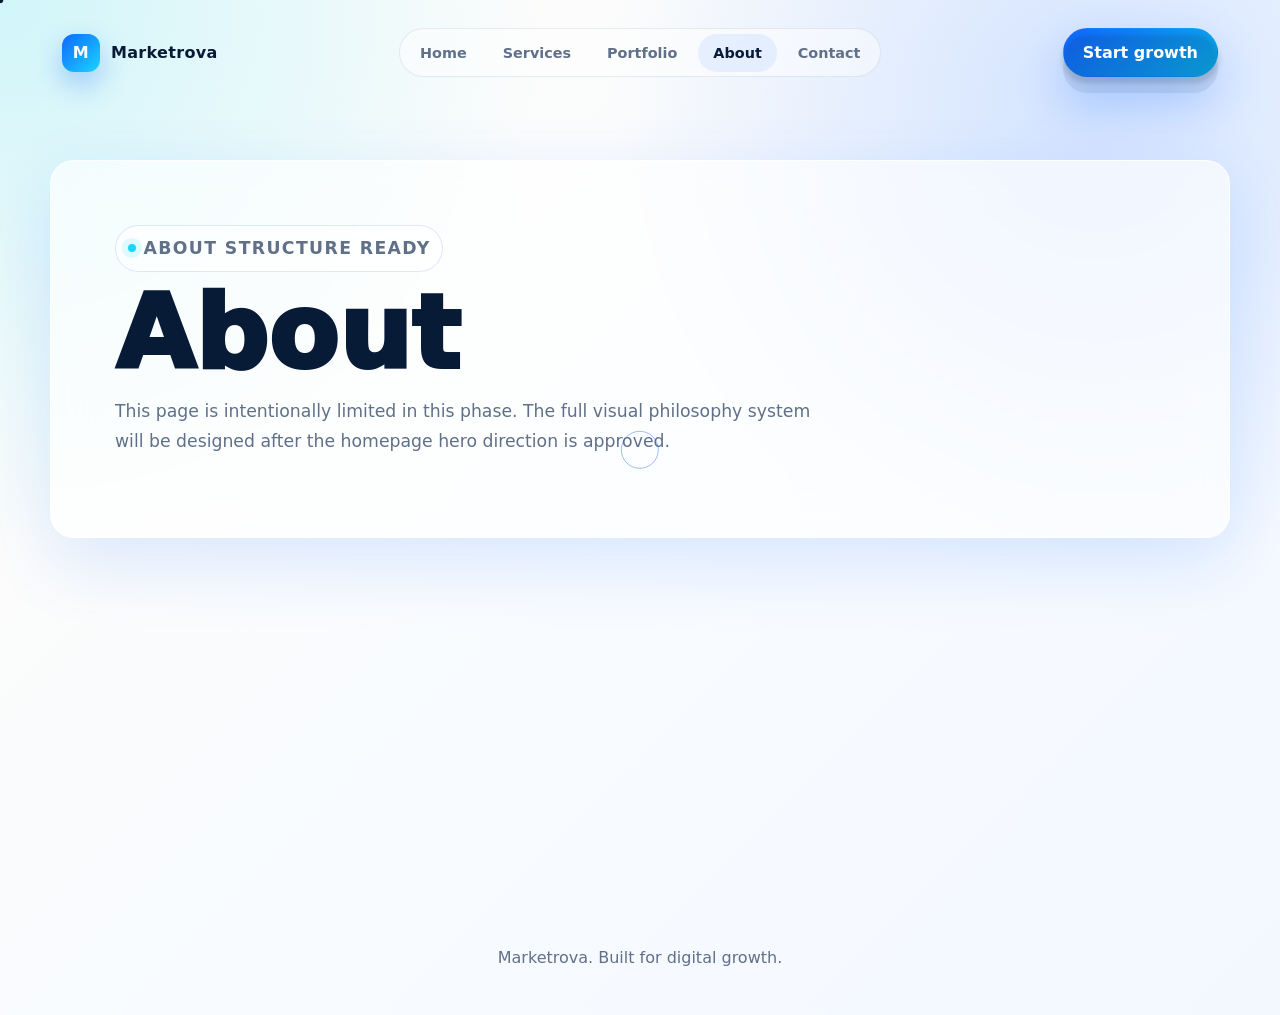
==== about.html @ 9e1f2214 "Build Marketrova website first design version" ====
<!DOCTYPE html>
<html lang="en">
<head>
  <meta charset="UTF-8">
  <meta name="viewport" content="width=device-width, initial-scale=1.0">
  <title>About | Marketrova</title>
  <meta name="description" content="About Marketrova page structure prepared for a future visual story about digital growth thinking and working philosophy.">
  <link rel="canonical" href="https://marketrova.in/about.html">
  <meta property="og:title" content="About | Marketrova">
  <meta property="og:description" content="Marketrova's future about page will explain the studio's digital growth philosophy and process.">
  <meta property="og:type" content="website">
  <meta property="og:url" content="https://marketrova.in/about.html">
  <meta property="og:site_name" content="Marketrova">
  <meta name="theme-color" content="#f8fbff">
  <link rel="icon" href="assets/icons/favicon.svg" type="image/svg+xml">
  <link rel="stylesheet" href="assets/css/styles.css">
</head>
<body>
  <a class="skip-link" href="#main">Skip to content</a>
  <div class="site-loader" data-loader aria-hidden="true"><div class="loader-mark"><strong class="loader-brand">MARKETROVA</strong><div class="loader-line"></div><p class="loader-copy">BUILDING THE EXPERIENCE...</p></div></div>
  <header class="site-header" data-header>
    <div class="nav-shell">
      <a class="brand" href="index.html" aria-label="Marketrova home"><span class="brand-mark">M</span><span class="brand-text">Marketrova</span></a>
      <nav class="desktop-nav" aria-label="Primary navigation">
        <a class="nav-link" href="index.html">Home</a><a class="nav-link" href="services.html">Services</a><a class="nav-link" href="portfolio.html">Portfolio</a><a class="nav-link is-active" href="about.html">About</a><a class="nav-link" href="contact.html">Contact</a>
      </nav>
      <div class="nav-actions"><a class="btn btn-primary desktop-cta" href="contact.html" data-magnetic>Start growth</a><button class="menu-toggle" type="button" aria-label="Open menu" aria-expanded="false" data-menu-toggle><span></span><span></span><span></span></button></div>
    </div>
  </header>
  <div class="mobile-menu" data-mobile-menu aria-hidden="true"><nav aria-label="Mobile navigation"><a href="index.html">Home</a><a href="services.html">Services</a><a href="portfolio.html">Portfolio</a><a href="about.html">About</a><a href="contact.html">Contact</a></nav><a class="btn btn-primary mobile-cta" href="contact.html" data-magnetic>Start growth</a></div>
  <main id="main" class="page-placeholder section">
    <div class="placeholder-panel" data-animate>
      <p class="eyebrow">About structure ready</p>
      <h1>About</h1>
      <p>This page is intentionally limited in this phase. The full visual philosophy system will be designed after the homepage hero direction is approved.</p>
    </div>
  </main>
  <footer class="site-footer"><p>Marketrova. Built for digital growth.</p></footer>
  <div class="cursor" data-cursor></div><div class="cursor-follower" data-cursor-follower></div><div class="cursor-label" data-cursor-label>VIEW</div>
  <script src="assets/js/data.js"></script><script src="assets/js/interactions.js"></script><script src="assets/js/main.js"></script>
</body>
</html>
---- assets/css/styles.css ----
:root {
  --bg: #f8fbff;
  --bg-warm: #fffdf8;
  --surface: rgba(255, 255, 255, 0.72);
  --surface-strong: rgba(255, 255, 255, 0.92);
  --navy: #071b36;
  --muted: #607089;
  --line: rgba(8, 44, 86, 0.12);
  --blue: #1167ff;
  --cyan: #18d6ff;
  --sky: #eaf6ff;
  --focus: #004cff;
  --shadow: 0 24px 70px rgba(17, 103, 255, 0.14);
  --shadow-strong: 0 30px 90px rgba(7, 27, 54, 0.16);
  --radius: 8px;
  --max: 1180px;
  --ease: cubic-bezier(0.2, 0.8, 0.2, 1);
}

* {
  box-sizing: border-box;
}

html {
  scroll-behavior: smooth;
}

body {
  margin: 0;
  min-height: 100vh;
  font-family: Inter, ui-sans-serif, system-ui, -apple-system, BlinkMacSystemFont, "Segoe UI", sans-serif;
  color: var(--navy);
  background:
    radial-gradient(circle at top left, rgba(24, 214, 255, 0.2), transparent 34rem),
    radial-gradient(circle at 85% 10%, rgba(17, 103, 255, 0.16), transparent 30rem),
    linear-gradient(135deg, var(--bg-warm), var(--bg) 52%, #f3f8ff);
  overflow-x: hidden;
}

body.is-loading {
  overflow: hidden;
}

body.menu-open {
  overflow: hidden;
}

body.cursor-ready {
  cursor: none;
}

a {
  color: inherit;
  text-decoration: none;
}

button,
input,
textarea,
select {
  font: inherit;
}

button {
  color: inherit;
}

:focus-visible {
  outline: 3px solid rgba(0, 76, 255, 0.45);
  outline-offset: 4px;
}

.skip-link {
  position: fixed;
  left: 1rem;
  top: 1rem;
  z-index: 1000;
  transform: translateY(-160%);
  padding: 0.7rem 1rem;
  border-radius: var(--radius);
  background: var(--navy);
  color: #fff;
  transition: transform 180ms var(--ease);
}

.skip-link:focus {
  transform: translateY(0);
}

.site-loader {
  position: fixed;
  inset: 0;
  z-index: 900;
  display: grid;
  place-items: center;
  background: radial-gradient(circle at 50% 30%, #ffffff, #eef7ff 70%);
  transition: opacity 420ms var(--ease), visibility 420ms var(--ease);
}

.site-loader.is-hidden {
  opacity: 0;
  visibility: hidden;
  pointer-events: none;
}

.loader-mark {
  display: grid;
  gap: 0.7rem;
  text-align: center;
  letter-spacing: 0.18em;
}

.loader-brand {
  font-size: clamp(1.2rem, 4vw, 2.2rem);
  font-weight: 900;
}

.loader-line {
  height: 2px;
  width: 14rem;
  overflow: hidden;
  border-radius: 999px;
  background: rgba(17, 103, 255, 0.12);
}

.loader-line::before {
  content: "";
  display: block;
  height: 100%;
  width: 55%;
  border-radius: inherit;
  background: linear-gradient(90deg, var(--blue), var(--cyan));
  animation: loaderSlide 1.05s var(--ease) infinite;
}

.loader-copy {
  margin: 0;
  color: var(--muted);
  font-size: 0.72rem;
  font-weight: 800;
}

.site-header {
  position: fixed;
  top: 0;
  left: 0;
  right: 0;
  z-index: 500;
  padding: 1rem clamp(1rem, 3vw, 2.5rem);
  transition: padding 260ms var(--ease), transform 260ms var(--ease);
}

.site-header.is-scrolled {
  padding-top: 0.65rem;
}

.nav-shell {
  max-width: var(--max);
  margin: 0 auto;
  display: grid;
  grid-template-columns: auto 1fr auto;
  align-items: center;
  gap: 1rem;
  padding: 0.7rem;
  border: 1px solid transparent;
  border-radius: 999px;
  transition: background 260ms var(--ease), border-color 260ms var(--ease), box-shadow 260ms var(--ease);
}

.site-header.is-scrolled .nav-shell {
  background: rgba(255, 255, 255, 0.72);
  border-color: rgba(255, 255, 255, 0.8);
  box-shadow: 0 16px 60px rgba(7, 27, 54, 0.12);
  backdrop-filter: blur(22px);
}

.brand {
  display: inline-flex;
  align-items: center;
  gap: 0.7rem;
  min-width: max-content;
  font-weight: 900;
  letter-spacing: 0.02em;
}

.brand-mark {
  width: 2.35rem;
  height: 2.35rem;
  display: grid;
  place-items: center;
  border-radius: 12px;
  color: #fff;
  background: linear-gradient(135deg, var(--blue), var(--cyan));
  box-shadow: 0 12px 28px rgba(17, 103, 255, 0.32);
}

.desktop-nav {
  justify-self: center;
  display: flex;
  align-items: center;
  gap: 0.35rem;
  padding: 0.28rem;
  border: 1px solid rgba(8, 44, 86, 0.09);
  border-radius: 999px;
  background: rgba(255, 255, 255, 0.48);
}

.nav-link {
  position: relative;
  padding: 0.68rem 0.95rem;
  border-radius: 999px;
  color: var(--muted);
  font-size: 0.9rem;
  font-weight: 800;
  transition: color 180ms var(--ease), background 180ms var(--ease);
}

.nav-link:hover,
.nav-link.is-active {
  color: var(--navy);
  background: rgba(17, 103, 255, 0.08);
}

.nav-actions {
  display: flex;
  justify-content: end;
  align-items: center;
  gap: 0.75rem;
}

.menu-toggle {
  display: none;
  width: 2.8rem;
  height: 2.8rem;
  border: 0;
  border-radius: 999px;
  background: rgba(7, 27, 54, 0.92);
  color: #fff;
}

.menu-toggle span {
  display: block;
  width: 1rem;
  height: 2px;
  margin: 0.23rem auto;
  border-radius: 999px;
  background: currentColor;
  transition: transform 220ms var(--ease), opacity 220ms var(--ease);
}

.menu-open .menu-toggle span:nth-child(1) {
  transform: translateY(5px) rotate(45deg);
}

.menu-open .menu-toggle span:nth-child(2) {
  opacity: 0;
}

.menu-open .menu-toggle span:nth-child(3) {
  transform: translateY(-5px) rotate(-45deg);
}

.btn {
  --mx: 0px;
  --my: 0px;
  position: relative;
  display: inline-flex;
  align-items: center;
  justify-content: center;
  gap: 0.55rem;
  min-height: 3rem;
  padding: 0.88rem 1.18rem;
  border: 1px solid transparent;
  border-radius: 999px;
  background: #fff;
  color: var(--navy);
  font-weight: 900;
  transform: translate3d(var(--mx), var(--my), 0);
  transition: transform 180ms var(--ease), box-shadow 180ms var(--ease), background 180ms var(--ease);
}

.btn-primary {
  color: #fff;
  background: linear-gradient(135deg, var(--blue), #0aaeea);
  box-shadow:
    0 16px 0 rgba(7, 27, 54, 0.08),
    0 24px 48px rgba(17, 103, 255, 0.28);
}

.btn-primary::after {
  content: "";
  position: absolute;
  inset: 0.34rem -0.12rem -0.44rem;
  z-index: -1;
  border-radius: inherit;
  background: rgba(7, 27, 54, 0.14);
  filter: blur(2px);
}

.btn-secondary {
  border-color: var(--line);
  background: rgba(255, 255, 255, 0.7);
  box-shadow: 0 14px 36px rgba(7, 27, 54, 0.08);
}

.btn:active {
  transform: translate3d(var(--mx), calc(var(--my) + 3px), 0) scale(0.98);
}

.mobile-menu {
  position: fixed;
  inset: 0;
  z-index: 420;
  display: grid;
  align-content: center;
  padding: 6rem clamp(1.2rem, 7vw, 4rem) 2rem;
  background:
    radial-gradient(circle at 20% 15%, rgba(24, 214, 255, 0.28), transparent 24rem),
    radial-gradient(circle at 85% 25%, rgba(17, 103, 255, 0.18), transparent 25rem),
    rgba(248, 251, 255, 0.96);
  backdrop-filter: blur(22px);
  transform: translateY(-100%);
  visibility: hidden;
  transition: transform 520ms var(--ease), visibility 520ms var(--ease);
}

.menu-open .mobile-menu {
  transform: translateY(0);
  visibility: visible;
}

.mobile-menu nav {
  display: grid;
  gap: 0.4rem;
}

.mobile-menu a {
  width: fit-content;
  font-size: clamp(2.4rem, 12vw, 6rem);
  font-weight: 950;
  line-height: 0.95;
  color: var(--navy);
}

.mobile-menu .mobile-cta {
  margin-top: 2rem;
}

.page-shell {
  min-height: 100vh;
}

.section {
  width: min(var(--max), calc(100% - 2rem));
  margin: 0 auto;
}

.hero {
  position: relative;
  min-height: 100vh;
  display: grid;
  align-items: center;
  padding: 8rem 0 4rem;
  overflow: hidden;
}

.hero::before {
  content: "";
  position: absolute;
  inset: 5rem 0 auto 50%;
  width: min(44rem, 80vw);
  height: min(44rem, 80vw);
  border-radius: 50%;
  background: radial-gradient(circle, rgba(24, 214, 255, 0.24), rgba(17, 103, 255, 0.08) 42%, transparent 68%);
  transform: translateX(-16%);
  pointer-events: none;
}

.hero-grid {
  position: relative;
  display: grid;
  grid-template-columns: minmax(0, 0.95fr) minmax(22rem, 1.05fr);
  align-items: center;
  gap: clamp(2rem, 5vw, 5rem);
}

.eyebrow {
  display: inline-flex;
  align-items: center;
  gap: 0.5rem;
  margin: 0 0 1rem;
  padding: 0.48rem 0.72rem;
  border: 1px solid rgba(17, 103, 255, 0.14);
  border-radius: 999px;
  background: rgba(255, 255, 255, 0.62);
  color: #18508f;
  font-size: 0.78rem;
  font-weight: 900;
  letter-spacing: 0.08em;
  text-transform: uppercase;
}

.eyebrow::before {
  content: "";
  width: 0.5rem;
  height: 0.5rem;
  border-radius: 50%;
  background: var(--cyan);
  box-shadow: 0 0 0 6px rgba(24, 214, 255, 0.13);
}

.hero-title {
  max-width: 11ch;
  margin: 0;
  font-size: clamp(3.1rem, 8.4vw, 7.8rem);
  line-height: 0.88;
  letter-spacing: 0;
  font-weight: 950;
}

.word-reveal {
  display: inline-block;
  overflow: hidden;
  vertical-align: top;
}

.word-reveal span {
  display: inline-block;
  transform: translateY(105%) rotate(2deg);
  animation: wordIn 780ms var(--ease) forwards;
  animation-delay: var(--delay, 0ms);
}

.text-accent {
  color: var(--blue);
}

.hero-copy {
  max-width: 38rem;
  margin: 1.3rem 0 0;
  color: var(--muted);
  font-size: clamp(1.02rem, 2vw, 1.22rem);
  line-height: 1.7;
}

.hero-actions {
  display: flex;
  flex-wrap: wrap;
  align-items: center;
  gap: 0.85rem;
  margin-top: 2rem;
}

.hero-proof {
  display: flex;
  flex-wrap: wrap;
  gap: 0.8rem;
  margin-top: 2rem;
}

.proof-pill {
  padding: 0.7rem 0.85rem;
  border: 1px solid var(--line);
  border-radius: 999px;
  background: rgba(255, 255, 255, 0.58);
  color: #31506f;
  font-size: 0.83rem;
  font-weight: 850;
}

.growth-stage {
  position: relative;
  min-height: 34rem;
  perspective: 1200px;
  transform-style: preserve-3d;
}

.growth-system {
  position: absolute;
  inset: 5% 0 0;
  transform-style: preserve-3d;
  transform: rotateX(var(--rx, 0deg)) rotateY(var(--ry, 0deg));
  transition: transform 300ms var(--ease);
}

.orbit-ring {
  position: absolute;
  left: 50%;
  top: 50%;
  border: 1px solid rgba(17, 103, 255, 0.17);
  border-radius: 50%;
  transform-style: preserve-3d;
  translate: -50% -50%;
}

.ring-one {
  width: 27rem;
  height: 27rem;
  transform: rotateX(68deg) rotateZ(8deg);
}

.ring-two {
  width: 20rem;
  height: 20rem;
  transform: rotateX(58deg) rotateY(28deg) rotateZ(-18deg);
}

.ring-three {
  width: 14rem;
  height: 14rem;
  transform: rotateX(75deg) rotateY(-24deg);
}

.growth-core {
  position: absolute;
  left: 50%;
  top: 50%;
  width: 10.5rem;
  height: 10.5rem;
  display: grid;
  place-items: center;
  border: 1px solid rgba(255, 255, 255, 0.72);
  border-radius: 28px;
  background:
    linear-gradient(145deg, rgba(255, 255, 255, 0.98), rgba(232, 248, 255, 0.86)),
    radial-gradient(circle at 30% 20%, rgba(24, 214, 255, 0.45), transparent 52%);
  box-shadow: var(--shadow-strong);
  transform: translate3d(-50%, -50%, 80px) rotateX(10deg) rotateY(-12deg);
}

.growth-core span {
  width: 4.5rem;
  height: 4.5rem;
  display: grid;
  place-items: center;
  border-radius: 22px;
  color: #fff;
  background: linear-gradient(135deg, var(--blue), var(--cyan));
  box-shadow: 0 18px 45px rgba(17, 103, 255, 0.35);
  font-size: 1.7rem;
  font-weight: 950;
}

.growth-node {
  --x: 0px;
  --y: 0px;
  --z: 40px;
  position: absolute;
  left: 50%;
  top: 50%;
  width: 8.8rem;
  min-height: 6.8rem;
  display: grid;
  align-content: space-between;
  gap: 0.8rem;
  padding: 1rem;
  border: 1px solid rgba(255, 255, 255, 0.78);
  border-radius: 18px;
  background: rgba(255, 255, 255, 0.68);
  box-shadow: 0 22px 54px rgba(7, 27, 54, 0.14);
  backdrop-filter: blur(16px);
  transform: translate3d(calc(-50% + var(--x)), calc(-50% + var(--y)), var(--z)) rotateX(8deg) rotateY(-10deg);
  animation: nodeFloat 5.8s var(--ease) infinite;
  animation-delay: var(--float-delay, 0s);
}

.growth-node strong {
  font-size: 0.94rem;
  line-height: 1.1;
}

.growth-node small {
  color: var(--muted);
  font-size: 0.72rem;
  font-weight: 800;
}

.node-dot {
  width: 1rem;
  height: 1rem;
  border-radius: 50%;
  background: linear-gradient(135deg, var(--blue), var(--cyan));
  box-shadow: 0 0 0 7px rgba(17, 103, 255, 0.09);
}

.node-website {
  --x: -11.5rem;
  --y: -11rem;
  --z: 90px;
}

.node-marketing {
  --x: 12.5rem;
  --y: -9.4rem;
  --z: 50px;
}

.node-content {
  --x: 13rem;
  --y: 9.6rem;
  --z: 110px;
}

.node-analytics {
  --x: -12rem;
  --y: 10.3rem;
  --z: 40px;
}

.node-growth {
  --x: 0.2rem;
  --y: -15.2rem;
  --z: 150px;
}

.node-creative {
  --x: 0;
  --y: 15rem;
  --z: 60px;
}

.system-beam {
  position: absolute;
  left: 50%;
  top: 50%;
  width: 1px;
  height: 14rem;
  background: linear-gradient(180deg, transparent, rgba(17, 103, 255, 0.28), transparent);
  transform-origin: top center;
  transform: translate3d(-50%, -50%, 25px) rotate(var(--angle));
}

.scroll-cue {
  position: absolute;
  left: 50%;
  bottom: 1.4rem;
  display: grid;
  gap: 0.45rem;
  justify-items: center;
  color: var(--muted);
  font-size: 0.72rem;
  font-weight: 900;
  letter-spacing: 0.12em;
  text-transform: uppercase;
  transform: translateX(-50%);
}

.scroll-cue::after {
  content: "";
  width: 1px;
  height: 2.5rem;
  background: linear-gradient(var(--blue), transparent);
  animation: scrollPulse 1.7s var(--ease) infinite;
}

.page-placeholder {
  min-height: 100vh;
  padding: 10rem 0 5rem;
}

.placeholder-panel {
  padding: clamp(1.4rem, 5vw, 4rem);
  border: 1px solid rgba(255, 255, 255, 0.8);
  border-radius: 24px;
  background: rgba(255, 255, 255, 0.64);
  box-shadow: var(--shadow);
  backdrop-filter: blur(18px);
}

.placeholder-panel h1 {
  max-width: 10ch;
  margin: 0 0 1rem;
  font-size: clamp(3rem, 8vw, 6.5rem);
  line-height: 0.9;
  font-weight: 950;
}

.placeholder-panel p {
  max-width: 44rem;
  color: var(--muted);
  font-size: 1.08rem;
  line-height: 1.7;
}

.site-footer {
  padding: 2rem 1rem;
  color: var(--muted);
  text-align: center;
}

.home-page {
  position: relative;
  overflow: hidden;
}

.hero-v2 {
  width: min(1260px, calc(100% - 2rem));
  min-height: 100vh;
  padding-top: 7rem;
}

.hero-v2::after {
  content: "";
  position: absolute;
  left: 8%;
  bottom: 4rem;
  width: 16rem;
  height: 16rem;
  border-radius: 50%;
  background: radial-gradient(circle, rgba(24, 214, 255, 0.14), transparent 68%);
  pointer-events: none;
}

.hero-grid-v2 {
  grid-template-columns: minmax(28rem, 0.92fr) minmax(32rem, 1.08fr);
  gap: clamp(2rem, 4vw, 4.5rem);
}

.hero-title-v2 {
  max-width: 12.8ch;
  font-size: clamp(3.6rem, 6.7vw, 7.2rem);
  line-height: 0.9;
}

.hero-copy-v2 {
  max-width: 42rem;
}

.hero-proof-v2 {
  max-width: 42rem;
}

.growth-engine-stage {
  position: relative;
  min-height: 41rem;
  perspective: 1400px;
  transform-style: preserve-3d;
  isolation: isolate;
}

.engine-glow {
  position: absolute;
  inset: 10% 4%;
  border-radius: 50%;
  background:
    radial-gradient(circle at 50% 45%, rgba(24, 214, 255, 0.32), transparent 38%),
    radial-gradient(circle at 54% 56%, rgba(17, 103, 255, 0.2), transparent 54%);
  filter: blur(8px);
  opacity: 0.9;
}

.growth-engine {
  position: absolute;
  inset: 0;
  transform-style: preserve-3d;
  transform: rotateX(var(--rx, 0deg)) rotateY(var(--ry, 0deg));
  transition: transform 300ms var(--ease);
}

.engine-orbit,
.engine-path {
  position: absolute;
  left: 50%;
  top: 50%;
  border-radius: 50%;
  transform-style: preserve-3d;
  translate: -50% -50%;
}

.engine-orbit {
  border: 1px solid rgba(17, 103, 255, 0.18);
  box-shadow: inset 0 0 26px rgba(24, 214, 255, 0.1);
}

.orbit-a {
  width: 34rem;
  height: 34rem;
  transform: rotateX(64deg) rotateZ(12deg);
}

.orbit-b {
  width: 25rem;
  height: 25rem;
  transform: rotateX(73deg) rotateY(30deg) rotateZ(-20deg);
}

.orbit-c {
  width: 17rem;
  height: 17rem;
  transform: rotateX(55deg) rotateY(-34deg);
}

.engine-path {
  width: 2px;
  height: 18rem;
  background: linear-gradient(180deg, transparent, rgba(17, 103, 255, 0.46), rgba(24, 214, 255, 0.58), transparent);
  transform-origin: top center;
  animation: energyPulse 3.8s var(--ease) infinite;
}

.path-a {
  transform: translate3d(-50%, -50%, 20px) rotate(32deg);
}

.path-b {
  transform: translate3d(-50%, -50%, 40px) rotate(96deg);
  animation-delay: -1s;
}

.path-c {
  transform: translate3d(-50%, -50%, 80px) rotate(148deg);
  animation-delay: -2s;
}

.engine-core {
  position: absolute;
  left: 50%;
  top: 50%;
  width: 12rem;
  height: 12rem;
  transform-style: preserve-3d;
  transform: translate3d(-50%, -50%, 130px) rotateX(12deg) rotateY(-18deg);
}

.core-face,
.core-depth {
  position: absolute;
  inset: 0;
  border-radius: 32px;
}

.core-face {
  z-index: 2;
  display: grid;
  place-items: center;
  color: #fff;
  background:
    linear-gradient(145deg, #1167ff, #18d6ff),
    radial-gradient(circle at 30% 20%, rgba(255, 255, 255, 0.6), transparent 42%);
  box-shadow:
    0 26px 70px rgba(17, 103, 255, 0.36),
    inset 0 1px 0 rgba(255, 255, 255, 0.5);
  font-size: 2rem;
  font-weight: 950;
}

.core-depth {
  background: #0b4bc4;
  transform: translate3d(18px, 22px, -55px);
  filter: blur(0.2px);
  opacity: 0.7;
}

.engine-module {
  position: absolute;
  left: 50%;
  top: 50%;
  min-width: 8.5rem;
  padding: 0.82rem 1rem;
  border: 1px solid rgba(255, 255, 255, 0.78);
  border-radius: 999px;
  background: rgba(255, 255, 255, 0.72);
  box-shadow: 0 22px 55px rgba(7, 27, 54, 0.13);
  backdrop-filter: blur(16px);
  color: #123a66;
  font-size: 0.84rem;
  font-weight: 950;
  text-align: center;
  transform: translate3d(calc(-50% + var(--x)), calc(-50% + var(--y)), var(--z)) rotateX(var(--tilt-x, 0deg)) rotateY(var(--tilt-y, 0deg));
  animation: engineFloat 6s var(--ease) infinite;
  animation-delay: var(--delay, 0s);
}

.module-website {
  --x: -16rem;
  --y: -10rem;
  --z: 120px;
  --tilt-y: 16deg;
  --delay: -0.4s;
}

.module-marketing {
  --x: 15rem;
  --y: -10.4rem;
  --z: 70px;
  --tilt-y: -13deg;
  --delay: -1.1s;
}

.module-content {
  --x: 17.2rem;
  --y: 4rem;
  --z: 150px;
  --tilt-y: -17deg;
  --delay: -1.8s;
}

.module-analytics {
  --x: -16.7rem;
  --y: 5rem;
  --z: 50px;
  --tilt-y: 14deg;
  --delay: -2.4s;
}

.module-creative {
  --x: -4rem;
  --y: 15.2rem;
  --z: 95px;
  --tilt-x: -10deg;
  --delay: -3.1s;
}

.module-tech {
  --x: 5.2rem;
  --y: -17rem;
  --z: 170px;
  --tilt-x: 12deg;
  --delay: -3.7s;
}

.module-growth {
  --x: 9.6rem;
  --y: 15rem;
  --z: 210px;
  --tilt-x: -8deg;
  --delay: -4.2s;
  color: #fff;
  background: linear-gradient(135deg, var(--blue), #0cbdea);
}

.capability-strip {
  position: relative;
  overflow: hidden;
  padding: 1.2rem 0;
  border-block: 1px solid rgba(8, 44, 86, 0.09);
  background: rgba(255, 255, 255, 0.5);
}

.capability-strip::before,
.capability-strip::after {
  content: "";
  position: absolute;
  top: 0;
  bottom: 0;
  z-index: 2;
  width: 18vw;
  pointer-events: none;
}

.capability-strip::before {
  left: 0;
  background: linear-gradient(90deg, var(--bg), transparent);
}

.capability-strip::after {
  right: 0;
  background: linear-gradient(270deg, var(--bg), transparent);
}

.strip-track {
  display: flex;
  width: max-content;
  gap: 1rem;
  animation: stripMove 30s linear infinite;
}

.capability-strip:hover .strip-track {
  animation-play-state: paused;
}

.strip-track span {
  padding: 0.72rem 1rem;
  border: 1px solid rgba(17, 103, 255, 0.12);
  border-radius: 999px;
  background: rgba(255, 255, 255, 0.72);
  color: #234a74;
  font-size: 0.86rem;
  font-weight: 900;
}

.section-kicker {
  display: inline-flex;
  margin-bottom: 0.9rem;
  color: var(--blue);
  font-size: 0.78rem;
  font-weight: 950;
  letter-spacing: 0.1em;
  text-transform: uppercase;
}

.section-heading {
  max-width: 760px;
  margin-bottom: clamp(2rem, 5vw, 4rem);
}

.section-heading h2,
.story-copy h2,
.system-sticky-copy h2,
.why-panel h2,
.testimonial-card h2,
.final-cta h2 {
  margin: 0;
  font-size: clamp(2.35rem, 5.3vw, 5.5rem);
  line-height: 0.95;
  font-weight: 950;
}

.section-heading p,
.story-copy p,
.system-sticky-copy p,
.final-cta p {
  max-width: 46rem;
  color: var(--muted);
  font-size: 1.06rem;
  line-height: 1.75;
}

.story-section,
.services-preview,
.work-preview,
.process-section,
.why-section,
.proof-section,
.testimonial-section,
.final-cta {
  padding: clamp(5rem, 10vw, 8rem) 0;
}

.story-grid {
  display: grid;
  grid-template-columns: minmax(0, 0.86fr) minmax(28rem, 1.14fr);
  align-items: center;
  gap: clamp(2rem, 6vw, 5rem);
}

.connection-board {
  position: relative;
  min-height: 34rem;
  border: 1px solid rgba(255, 255, 255, 0.76);
  border-radius: 32px;
  background:
    linear-gradient(140deg, rgba(255, 255, 255, 0.74), rgba(232, 247, 255, 0.54)),
    radial-gradient(circle at 50% 50%, rgba(17, 103, 255, 0.14), transparent 50%);
  box-shadow: var(--shadow);
  overflow: hidden;
}

.connection-board::before,
.connection-board::after {
  content: "";
  position: absolute;
  inset: 22% 15%;
  border: 1px dashed rgba(17, 103, 255, 0.22);
  border-radius: 50%;
  transform: rotate(-8deg);
}

.connection-board::after {
  inset: 32% 26%;
  border-style: solid;
  opacity: 0.7;
  transform: rotate(18deg);
}

.broken-cluster,
.connected-cluster {
  position: absolute;
  inset: 0;
}

.broken-cluster span,
.connected-cluster span,
.connector-core {
  position: absolute;
  display: grid;
  place-items: center;
  border-radius: 18px;
  font-weight: 950;
  box-shadow: 0 18px 45px rgba(7, 27, 54, 0.1);
}

.broken-cluster span {
  width: 8.5rem;
  height: 4.6rem;
  border: 1px solid rgba(8, 44, 86, 0.12);
  background: rgba(255, 255, 255, 0.62);
  color: #42617e;
}

.broken-cluster span:nth-child(1) {
  left: 9%;
  top: 14%;
  transform: rotate(-8deg);
}

.broken-cluster span:nth-child(2) {
  right: 8%;
  top: 16%;
  transform: rotate(7deg);
}

.broken-cluster span:nth-child(3) {
  left: 12%;
  bottom: 14%;
  transform: rotate(5deg);
}

.broken-cluster span:nth-child(4) {
  right: 11%;
  bottom: 12%;
  transform: rotate(-6deg);
}

.connector-core {
  left: 50%;
  top: 50%;
  width: 10rem;
  height: 10rem;
  color: #fff;
  background: linear-gradient(135deg, var(--blue), var(--cyan));
  transform: translate(-50%, -50%);
  z-index: 2;
}

.connected-cluster span {
  width: 7.2rem;
  height: 3rem;
  background: rgba(255, 255, 255, 0.82);
  color: #123a66;
  border: 1px solid rgba(24, 214, 255, 0.24);
  animation: connectedPulse 4s var(--ease) infinite;
}

.connected-cluster span:nth-child(1) {
  left: 42%;
  top: 11%;
}

.connected-cluster span:nth-child(2) {
  right: 13%;
  top: 46%;
  animation-delay: -1s;
}

.connected-cluster span:nth-child(3) {
  left: 41%;
  bottom: 10%;
  animation-delay: -2s;
}

.connected-cluster span:nth-child(4) {
  left: 12%;
  top: 45%;
  animation-delay: -3s;
}

.service-constellation {
  display: grid;
  grid-template-columns: 1.15fr 0.85fr 0.85fr;
  gap: 1rem;
  perspective: 1200px;
}

.service-tile {
  position: relative;
  min-height: 15rem;
  display: grid;
  align-content: end;
  padding: 1.25rem;
  border: 1px solid rgba(255, 255, 255, 0.78);
  border-radius: 24px;
  background:
    linear-gradient(145deg, rgba(255, 255, 255, 0.84), rgba(235, 248, 255, 0.72)),
    radial-gradient(circle at 20% 16%, rgba(24, 214, 255, 0.18), transparent 42%);
  box-shadow: 0 26px 70px rgba(7, 27, 54, 0.1);
  transform-style: preserve-3d;
  transition: transform 260ms var(--ease), box-shadow 260ms var(--ease);
  overflow: hidden;
}

.service-tile::before {
  content: "";
  position: absolute;
  right: -3rem;
  top: -3rem;
  width: 10rem;
  height: 10rem;
  border-radius: 30px;
  background: linear-gradient(135deg, rgba(17, 103, 255, 0.16), rgba(24, 214, 255, 0.22));
  transform: rotate(22deg) translateZ(30px);
}

.service-tile:hover {
  transform: rotateX(8deg) rotateY(-8deg) translateY(-8px);
  box-shadow: 0 34px 90px rgba(17, 103, 255, 0.17);
}

.service-tile span {
  color: var(--blue);
  font-size: 0.82rem;
  font-weight: 950;
}

.service-tile h3 {
  max-width: 14rem;
  margin: 0.5rem 0 0.55rem;
  font-size: 1.45rem;
  line-height: 1;
}

.service-tile p {
  margin: 0;
  color: var(--muted);
  line-height: 1.55;
}

.service-tile-large {
  grid-row: span 2;
  min-height: 31rem;
}

.service-tile-wide {
  grid-column: span 2;
}

.section-cta {
  margin-top: 2rem;
}

.system-section {
  padding: clamp(5rem, 10vw, 8rem) 0;
  background:
    radial-gradient(circle at 20% 20%, rgba(24, 214, 255, 0.16), transparent 34rem),
    linear-gradient(135deg, rgba(6, 24, 49, 0.96), rgba(10, 40, 80, 0.92));
  color: #fff;
}

.system-shell {
  display: grid;
  grid-template-columns: minmax(18rem, 0.82fr) minmax(18rem, 0.72fr) minmax(25rem, 1fr);
  gap: clamp(1.5rem, 4vw, 3rem);
  align-items: center;
}

.system-section .section-kicker,
.system-sticky-copy p {
  color: #aeeeff;
}

.system-steps {
  display: grid;
  gap: 0.85rem;
}

.system-step {
  padding: 1rem;
  border: 1px solid rgba(255, 255, 255, 0.12);
  border-radius: 18px;
  background: rgba(255, 255, 255, 0.08);
  transition: transform 260ms var(--ease), background 260ms var(--ease), border-color 260ms var(--ease);
}

.system-step.is-active,
.system-step:hover {
  transform: translateX(10px);
  border-color: rgba(24, 214, 255, 0.38);
  background: rgba(24, 214, 255, 0.14);
}

.system-step span {
  color: var(--cyan);
  font-weight: 950;
}

.system-step h3 {
  margin: 0.45rem 0 0;
  font-size: 1rem;
}

.system-visual {
  position: relative;
  min-height: 32rem;
  perspective: 1200px;
}

.system-ring {
  position: absolute;
  inset: 11%;
  border: 1px solid rgba(24, 214, 255, 0.28);
  border-radius: 50%;
  transform: rotateX(66deg) rotateZ(15deg);
  box-shadow: 0 0 80px rgba(24, 214, 255, 0.16);
}

.system-center {
  position: absolute;
  left: 50%;
  top: 50%;
  width: 10rem;
  height: 10rem;
  display: grid;
  place-items: center;
  border-radius: 30px;
  background: linear-gradient(135deg, var(--blue), var(--cyan));
  font-weight: 950;
  box-shadow: 0 28px 80px rgba(24, 214, 255, 0.26);
  transform: translate(-50%, -50%) rotateX(12deg) rotateY(-16deg);
}

.system-dot {
  position: absolute;
  min-width: 7rem;
  padding: 0.75rem 0.9rem;
  border: 1px solid rgba(255, 255, 255, 0.16);
  border-radius: 999px;
  background: rgba(255, 255, 255, 0.1);
  color: #dff9ff;
  font-weight: 900;
  text-align: center;
  transition: transform 260ms var(--ease), background 260ms var(--ease), color 260ms var(--ease);
}

.system-visual[data-active-module="strategy"] .dot-strategy,
.system-visual[data-active-module="build"] .dot-build,
.system-visual[data-active-module="measure"] .dot-measure,
.system-visual[data-active-module="scale"] .dot-scale {
  color: #071b36;
  background: #aeeeff;
  transform: translateY(-8px);
}

.dot-strategy {
  left: 5%;
  top: 24%;
}

.dot-build {
  right: 4%;
  top: 22%;
}

.dot-measure {
  left: 8%;
  bottom: 18%;
}

.dot-scale {
  right: 9%;
  bottom: 16%;
}

.project-stack {
  display: grid;
  gap: 1.2rem;
}

.project-frame {
  display: grid;
  grid-template-columns: minmax(0, 1.2fr) minmax(18rem, 0.8fr);
  gap: 1.2rem;
  align-items: stretch;
  padding: 1rem;
  border: 1px solid rgba(255, 255, 255, 0.78);
  border-radius: 28px;
  background: rgba(255, 255, 255, 0.66);
  box-shadow: var(--shadow);
  transform: perspective(1200px) rotateY(-4deg);
  transition: transform 280ms var(--ease), box-shadow 280ms var(--ease);
}

.project-frame:hover {
  transform: perspective(1200px) rotateY(0deg) translateY(-8px);
  box-shadow: 0 34px 90px rgba(17, 103, 255, 0.16);
}

.project-frame-offset {
  transform: perspective(1200px) rotateY(4deg);
}

.project-media {
  min-height: 20rem;
  display: grid;
  place-items: center;
  border-radius: 22px;
  background:
    linear-gradient(135deg, rgba(17, 103, 255, 0.13), rgba(24, 214, 255, 0.22)),
    repeating-linear-gradient(90deg, rgba(7, 27, 54, 0.08) 0 1px, transparent 1px 42px);
  color: #31506f;
  font-weight: 950;
}

.project-info {
  align-self: center;
  padding: 1rem;
}

.project-info span {
  color: var(--blue);
  font-weight: 950;
}

.project-info h3 {
  margin: 0.6rem 0;
  font-size: clamp(2rem, 4vw, 3.2rem);
  line-height: 0.95;
}

.project-info p {
  color: var(--muted);
  line-height: 1.7;
}

.process-path {
  position: relative;
  display: grid;
  grid-template-columns: repeat(6, 1fr);
  gap: 0.75rem;
  padding: 0;
  margin: 0;
  list-style: none;
}

.process-path::before {
  content: "";
  position: absolute;
  left: 5%;
  right: 5%;
  top: 50%;
  height: 2px;
  background: linear-gradient(90deg, var(--blue), var(--cyan));
}

.process-path li {
  position: relative;
  min-height: 12rem;
  display: grid;
  align-content: center;
  justify-items: center;
  gap: 0.5rem;
  border: 1px solid rgba(255, 255, 255, 0.78);
  border-radius: 22px;
  background: rgba(255, 255, 255, 0.7);
  box-shadow: 0 18px 45px rgba(7, 27, 54, 0.08);
  transform: translateY(var(--step-y, 0));
}

.process-path li:nth-child(even) {
  --step-y: 2rem;
}

.process-path span {
  color: var(--blue);
  font-size: 0.82rem;
  font-weight: 950;
}

.process-path strong {
  font-size: 1.05rem;
}

.why-panel {
  display: grid;
  grid-template-columns: minmax(0, 0.8fr) minmax(0, 1.2fr);
  gap: clamp(2rem, 6vw, 5rem);
  padding: clamp(1.5rem, 5vw, 4rem);
  border: 1px solid rgba(255, 255, 255, 0.8);
  border-radius: 34px;
  background:
    radial-gradient(circle at 10% 20%, rgba(24, 214, 255, 0.18), transparent 24rem),
    rgba(255, 255, 255, 0.62);
  box-shadow: var(--shadow);
}

.why-list {
  display: grid;
  grid-template-columns: 1fr 1fr;
  gap: 1rem;
}

.why-list article {
  padding: 1.2rem;
  border-left: 2px solid rgba(17, 103, 255, 0.34);
  background: rgba(255, 255, 255, 0.52);
  border-radius: 0 18px 18px 0;
}

.why-list h3 {
  margin: 0 0 0.6rem;
}

.why-list p {
  margin: 0;
  color: var(--muted);
  line-height: 1.6;
}

.proof-grid {
  display: grid;
  grid-template-columns: repeat(3, 1fr);
  gap: 1rem;
}

.proof-grid article {
  min-height: 16rem;
  padding: 1.25rem;
  border: 1px solid rgba(17, 103, 255, 0.12);
  border-radius: 24px;
  background:
    linear-gradient(145deg, rgba(255, 255, 255, 0.8), rgba(235, 248, 255, 0.72));
  box-shadow: 0 18px 50px rgba(7, 27, 54, 0.08);
}

.proof-grid span {
  color: var(--blue);
  font-weight: 950;
}

.proof-grid strong {
  display: block;
  margin: 3rem 0 0.7rem;
  font-size: 1.45rem;
  line-height: 1.05;
}

.proof-grid p {
  color: var(--muted);
  line-height: 1.6;
}

.testimonial-card {
  position: relative;
  padding: clamp(1.5rem, 5vw, 4rem);
  border-radius: 34px;
  color: #fff;
  background:
    radial-gradient(circle at 85% 20%, rgba(24, 214, 255, 0.28), transparent 24rem),
    linear-gradient(135deg, #071b36, #0c3869);
  box-shadow: var(--shadow-strong);
  overflow: hidden;
}

.testimonial-card .section-kicker {
  color: #aeeeff;
}

.testimonial-placeholder {
  max-width: 56rem;
  color: #dbeeff;
  font-size: clamp(1.3rem, 3vw, 2.2rem);
  line-height: 1.35;
}

.testimonial-meta {
  display: flex;
  flex-wrap: wrap;
  gap: 0.7rem;
  color: #aeeeff;
  font-weight: 900;
}

.final-cta {
  position: relative;
  display: grid;
  grid-template-columns: minmax(18rem, 0.75fr) minmax(0, 1fr);
  align-items: center;
  gap: clamp(2rem, 5vw, 4rem);
}

.final-cta-visual {
  position: relative;
  min-height: 24rem;
  perspective: 1000px;
}

.final-cta-visual span {
  position: absolute;
  left: 50%;
  top: 50%;
  border-radius: 30px;
  background: linear-gradient(135deg, rgba(17, 103, 255, 0.9), rgba(24, 214, 255, 0.8));
  box-shadow: 0 28px 80px rgba(17, 103, 255, 0.22);
  transform: translate(-50%, -50%) rotateX(62deg) rotateZ(var(--cta-rot));
}

.final-cta-visual span:nth-child(1) {
  --cta-rot: 12deg;
  width: 18rem;
  height: 18rem;
  opacity: 0.24;
}

.final-cta-visual span:nth-child(2) {
  --cta-rot: -18deg;
  width: 12rem;
  height: 12rem;
  opacity: 0.5;
}

.final-cta-visual span:nth-child(3) {
  --cta-rot: 28deg;
  width: 7rem;
  height: 7rem;
  opacity: 0.9;
}

.footer-v2 {
  position: relative;
  padding: clamp(4rem, 9vw, 7rem) 0 1.5rem;
  border-top: 1px solid rgba(8, 44, 86, 0.08);
  background: rgba(255, 255, 255, 0.58);
  text-align: left;
  overflow: hidden;
}

.footer-bg-word {
  position: absolute;
  left: 50%;
  bottom: -0.2em;
  color: rgba(17, 103, 255, 0.045);
  font-size: clamp(4rem, 17vw, 15rem);
  font-weight: 950;
  line-height: 0.75;
  transform: translateX(-50%);
  white-space: nowrap;
}

.footer-grid {
  position: relative;
  display: grid;
  grid-template-columns: minmax(18rem, 1.3fr) repeat(3, minmax(9rem, 0.7fr));
  gap: 2rem;
}

.footer-grid p {
  max-width: 30rem;
  color: var(--muted);
  line-height: 1.7;
}

.footer-grid nav {
  display: grid;
  align-content: start;
  gap: 0.7rem;
}

.footer-grid h2 {
  margin: 0 0 0.4rem;
  color: var(--navy);
  font-size: 0.82rem;
  letter-spacing: 0.08em;
  text-transform: uppercase;
}

.footer-grid a {
  color: var(--muted);
  font-weight: 800;
}

.footer-grid a:hover {
  color: var(--blue);
}

.footer-bottom {
  position: relative;
  display: flex;
  justify-content: space-between;
  gap: 1rem;
  margin-top: 4rem;
  padding-top: 1rem;
  border-top: 1px solid rgba(8, 44, 86, 0.08);
  color: var(--muted);
  font-size: 0.9rem;
}

.cursor,
.cursor-follower {
  position: fixed;
  left: 0;
  top: 0;
  z-index: 1001;
  pointer-events: none;
  border-radius: 50%;
  opacity: 0;
  transform: translate3d(-50%, -50%, 0);
}

.cursor {
  width: 0.46rem;
  height: 0.46rem;
  background: var(--navy);
}

.cursor-follower {
  width: 2.4rem;
  height: 2.4rem;
  border: 1px solid rgba(17, 103, 255, 0.42);
  transition: width 180ms var(--ease), height 180ms var(--ease), border-color 180ms var(--ease), background 180ms var(--ease);
}

.cursor-ready .cursor,
.cursor-ready .cursor-follower {
  opacity: 1;
}

.cursor-ready.cursor-hover .cursor-follower {
  width: 4rem;
  height: 4rem;
  background: rgba(17, 103, 255, 0.08);
}

.cursor-label {
  position: fixed;
  z-index: 1002;
  pointer-events: none;
  color: var(--blue);
  font-size: 0.68rem;
  font-weight: 950;
  letter-spacing: 0.1em;
  opacity: 0;
  transform: translate3d(-50%, -50%, 0);
}

.cursor-view .cursor-label {
  opacity: 1;
}

[data-animate] {
  opacity: 0;
  transform: translateY(22px);
  transition: opacity 700ms var(--ease), transform 700ms var(--ease);
}

[data-animate].is-visible {
  opacity: 1;
  transform: translateY(0);
}

@keyframes loaderSlide {
  from {
    transform: translateX(-105%);
  }
  to {
    transform: translateX(210%);
  }
}

@keyframes wordIn {
  to {
    transform: translateY(0) rotate(0);
  }
}

@keyframes nodeFloat {
  0%,
  100% {
    translate: 0 0;
  }
  50% {
    translate: 0 -12px;
  }
}

@keyframes scrollPulse {
  0%,
  100% {
    transform: scaleY(0.45);
    opacity: 0.45;
  }
  50% {
    transform: scaleY(1);
    opacity: 1;
  }
}

@keyframes energyPulse {
  0%,
  100% {
    opacity: 0.34;
    filter: blur(0);
  }
  50% {
    opacity: 1;
    filter: blur(1px);
  }
}

@keyframes engineFloat {
  0%,
  100% {
    margin-top: 0;
  }
  50% {
    margin-top: -12px;
  }
}

@keyframes stripMove {
  from {
    transform: translateX(0);
  }
  to {
    transform: translateX(-50%);
  }
}

@keyframes connectedPulse {
  0%,
  100% {
    box-shadow: 0 18px 45px rgba(7, 27, 54, 0.1);
  }
  50% {
    box-shadow: 0 18px 55px rgba(17, 103, 255, 0.24);
  }
}

@media (max-width: 920px) {
  .nav-shell {
    grid-template-columns: auto auto;
    justify-content: space-between;
  }

  .desktop-nav,
  .nav-actions .desktop-cta {
    display: none;
  }

  .menu-toggle {
    display: inline-block;
  }

  .hero {
    padding-top: 7.5rem;
  }

  .hero-grid {
    grid-template-columns: 1fr;
  }

  .hero-grid-v2 {
    grid-template-columns: 1fr;
  }

  .growth-stage {
    min-height: 29rem;
    order: -1;
  }

  .growth-engine-stage {
    min-height: 33rem;
    order: -1;
  }

  .hero-title {
    max-width: 12ch;
  }

  .story-grid,
  .system-shell,
  .project-frame,
  .why-panel,
  .final-cta,
  .footer-grid {
    grid-template-columns: 1fr;
  }

  .service-constellation {
    grid-template-columns: 1fr 1fr;
  }

  .service-tile-large,
  .service-tile-wide {
    grid-column: auto;
    grid-row: auto;
    min-height: 15rem;
  }

  .system-visual {
    min-height: 26rem;
  }

  .process-path {
    grid-template-columns: 1fr 1fr 1fr;
  }

  .proof-grid {
    grid-template-columns: 1fr;
  }
}

@media (max-width: 640px) {
  .site-header {
    padding-inline: 0.75rem;
  }

  .nav-shell {
    padding: 0.5rem;
  }

  .brand-text {
    font-size: 0.95rem;
  }

  .hero {
    min-height: auto;
    padding-bottom: 6rem;
  }

  .hero-actions {
    align-items: stretch;
    flex-direction: column;
  }

  .hero-actions .btn {
    width: 100%;
  }

  .growth-stage {
    min-height: 24rem;
    perspective: 900px;
  }

  .hero-v2 {
    min-height: auto;
  }

  .hero-title-v2 {
    max-width: 11.5ch;
    font-size: clamp(3rem, 15vw, 4.9rem);
  }

  .growth-engine-stage {
    min-height: 25rem;
    perspective: 900px;
  }

  .orbit-a {
    width: 22rem;
    height: 22rem;
  }

  .orbit-b {
    width: 16rem;
    height: 16rem;
  }

  .orbit-c {
    width: 11rem;
    height: 11rem;
  }

  .engine-core {
    width: 8rem;
    height: 8rem;
  }

  .core-face {
    border-radius: 24px;
  }

  .engine-module {
    min-width: 6.7rem;
    padding: 0.62rem 0.72rem;
    font-size: 0.7rem;
  }

  .module-website {
    --x: -8.5rem;
    --y: -6.5rem;
  }

  .module-marketing {
    --x: 8.2rem;
    --y: -6.4rem;
  }

  .module-content {
    --x: 8.4rem;
    --y: 5.3rem;
  }

  .module-analytics {
    --x: -8.3rem;
    --y: 5.2rem;
  }

  .module-tech,
  .module-creative {
    display: none;
  }

  .module-growth {
    --x: 0;
    --y: 9rem;
  }

  .story-section,
  .services-preview,
  .work-preview,
  .process-section,
  .why-section,
  .proof-section,
  .testimonial-section,
  .final-cta {
    padding: 4rem 0;
  }

  .connection-board {
    min-height: 27rem;
  }

  .broken-cluster span {
    width: 6.5rem;
    height: 3.6rem;
    font-size: 0.76rem;
  }

  .connector-core {
    width: 7.5rem;
    height: 7.5rem;
    font-size: 0.8rem;
  }

  .connected-cluster span {
    width: 5.8rem;
    font-size: 0.72rem;
  }

  .service-constellation,
  .why-list,
  .process-path {
    grid-template-columns: 1fr;
  }

  .process-path::before {
    left: 50%;
    right: auto;
    top: 0;
    bottom: 0;
    width: 2px;
    height: auto;
  }

  .process-path li,
  .process-path li:nth-child(even) {
    min-height: 8rem;
    transform: none;
  }

  .project-media {
    min-height: 15rem;
  }

  .footer-bottom {
    flex-direction: column;
  }

  .ring-one {
    width: 20rem;
    height: 20rem;
  }

  .ring-two {
    width: 15rem;
    height: 15rem;
  }

  .growth-core {
    width: 8.2rem;
    height: 8.2rem;
  }

  .growth-node {
    width: 7rem;
    min-height: 5.7rem;
    padding: 0.76rem;
  }

  .node-website {
    --x: -7.5rem;
    --y: -8.6rem;
  }

  .node-marketing {
    --x: 7.6rem;
    --y: -7.2rem;
  }

  .node-content {
    --x: 7.4rem;
    --y: 7.3rem;
  }

  .node-analytics {
    --x: -7.5rem;
    --y: 7.5rem;
  }

  .node-growth,
  .node-creative {
    display: none;
  }
}

@media (hover: none), (pointer: coarse) {
  body.cursor-ready {
    cursor: auto;
  }

  .cursor,
  .cursor-follower,
  .cursor-label {
    display: none;
  }
}

@media (prefers-reduced-motion: reduce) {
  *,
  *::before,
  *::after {
    scroll-behavior: auto !important;
    animation-duration: 1ms !important;
    animation-iteration-count: 1 !important;
    transition-duration: 1ms !important;
  }

  .growth-system {
    transform: none !important;
  }

  .growth-engine,
  .engine-module,
  .strip-track,
  .engine-path,
  .connected-cluster span {
    animation: none !important;
    transform-style: flat;
  }
}
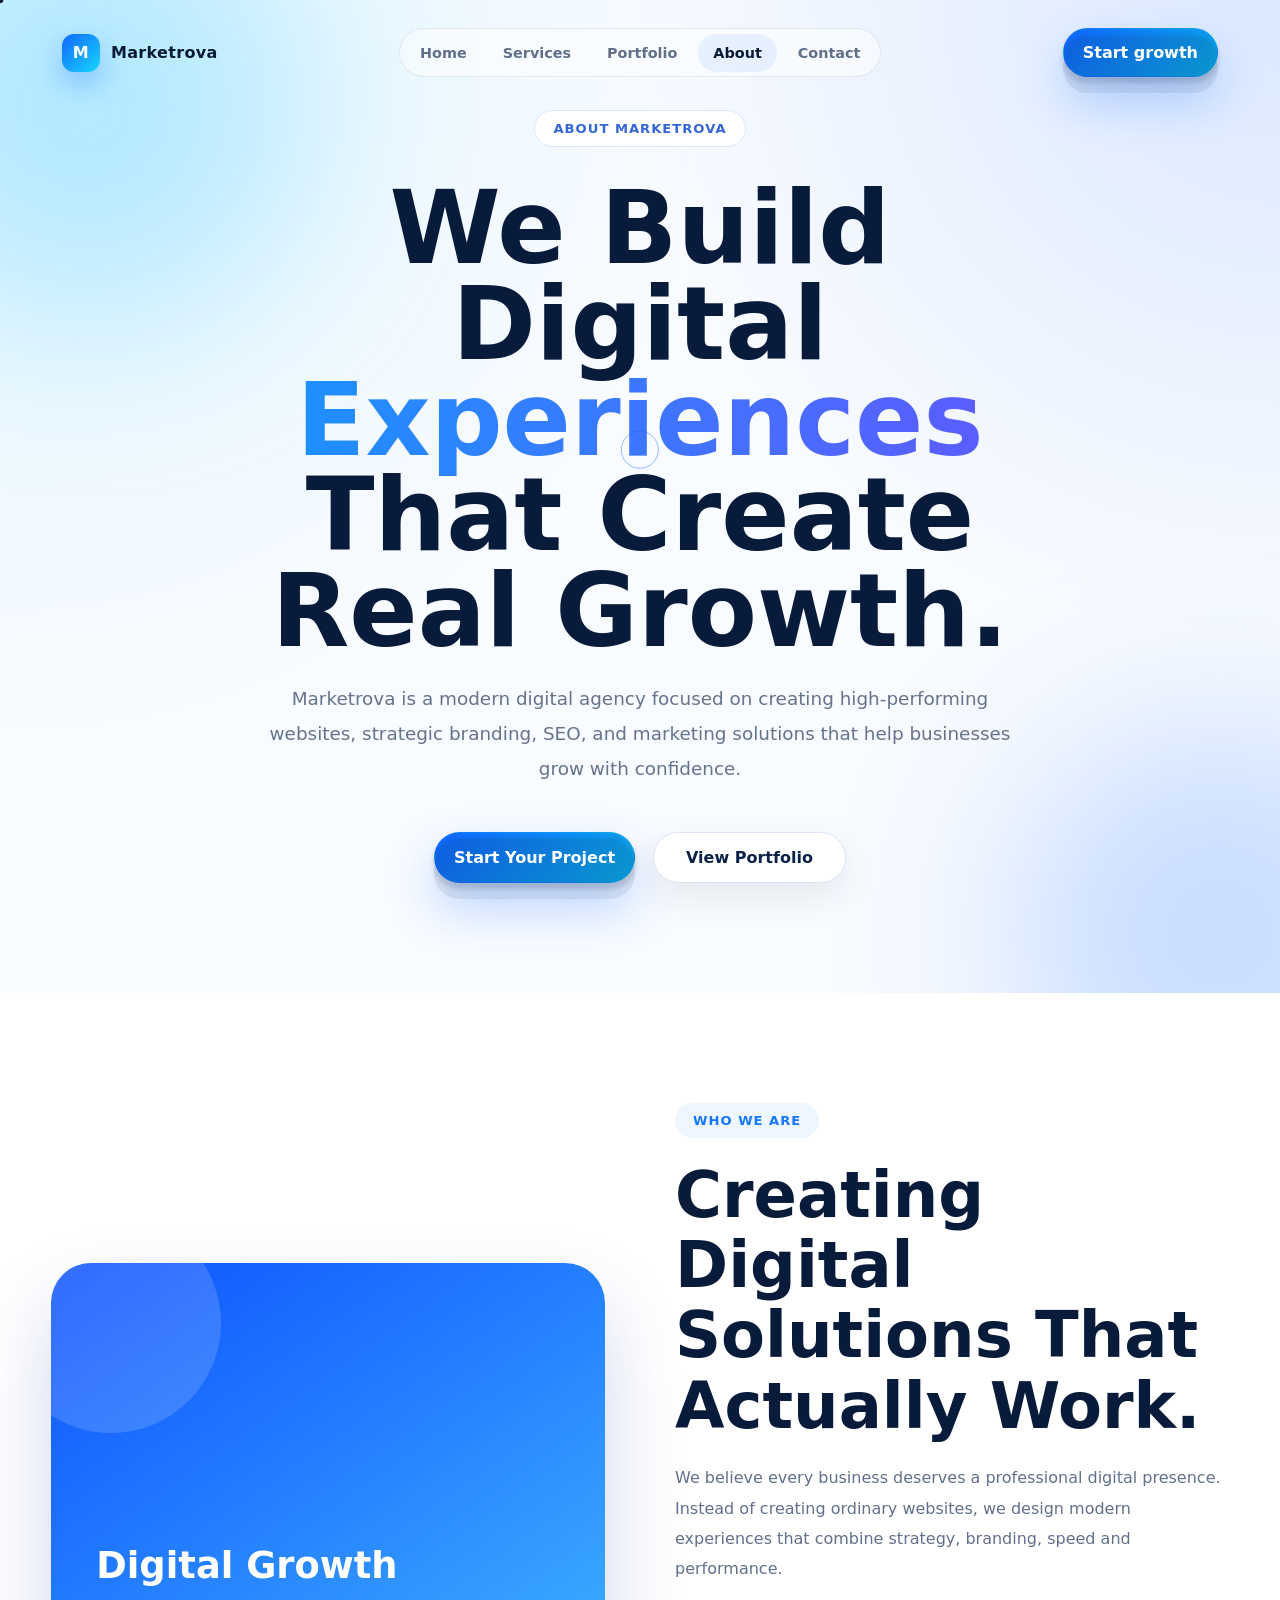
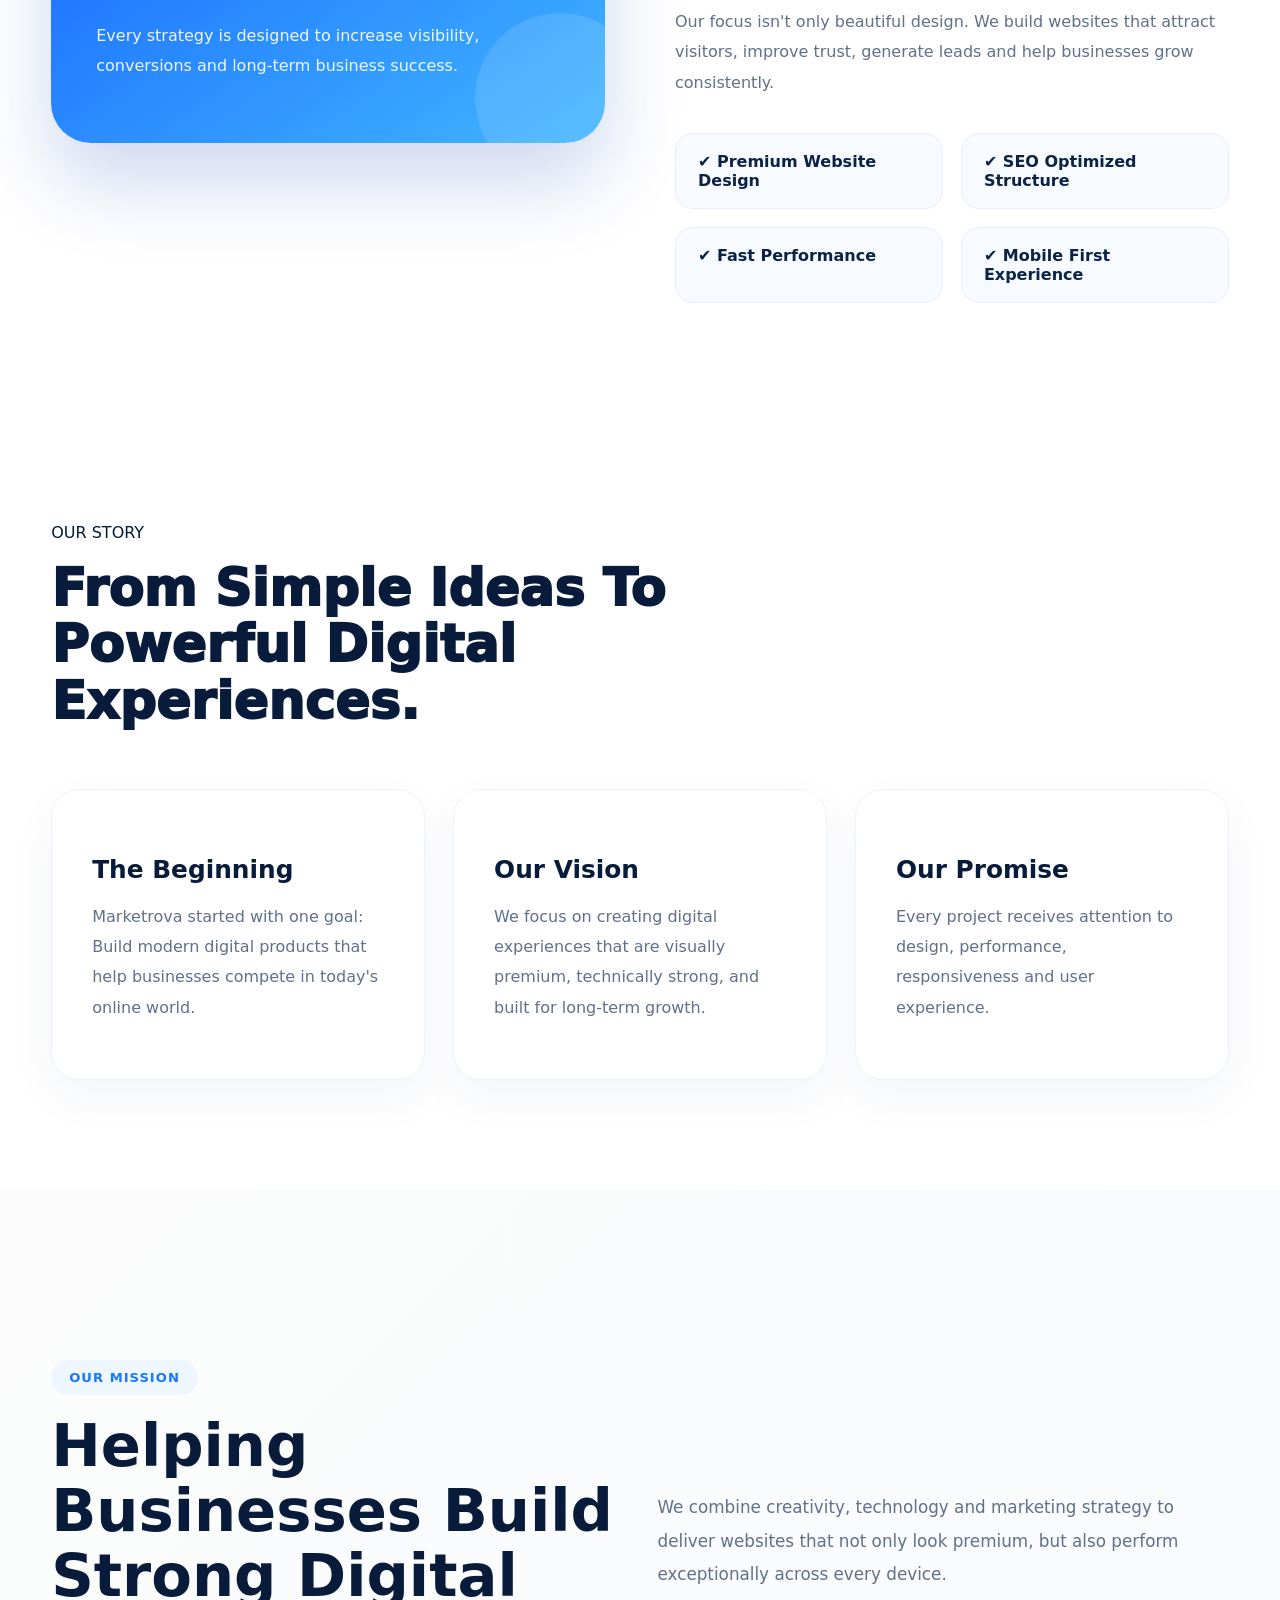
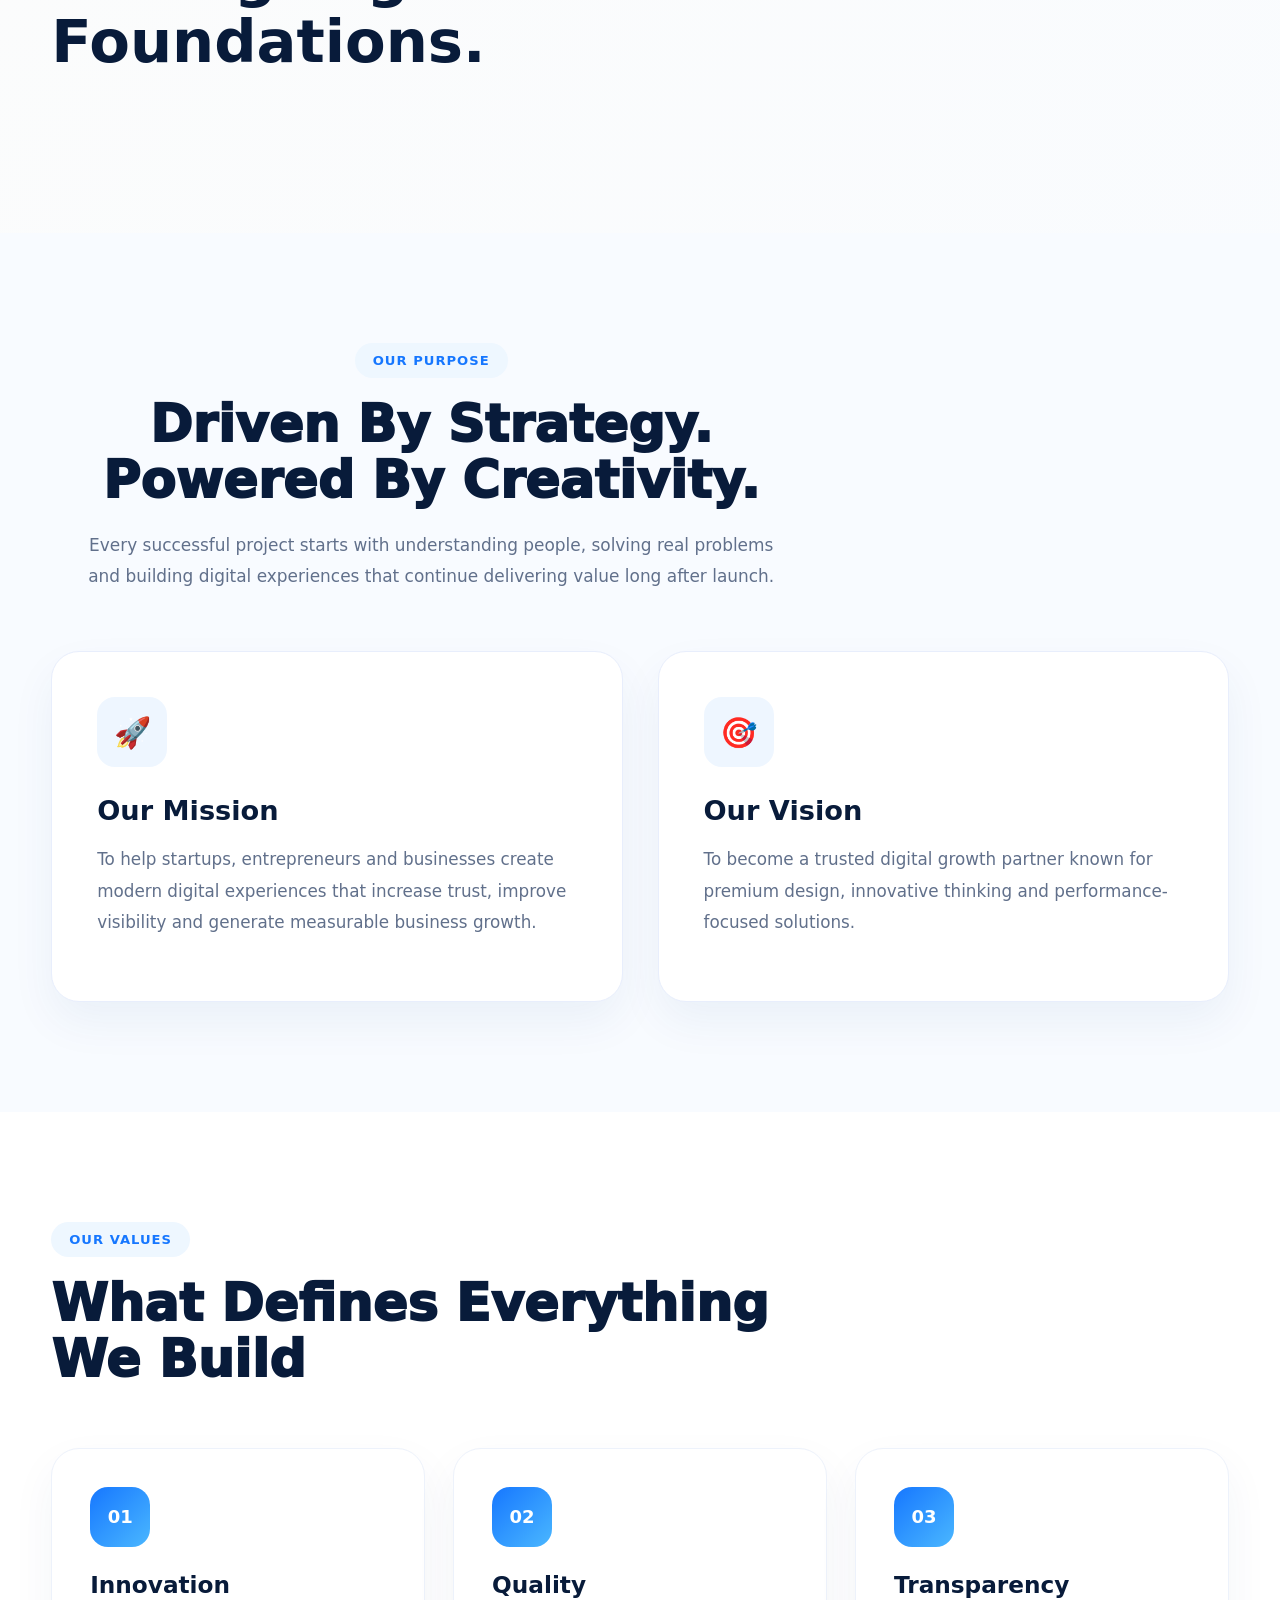
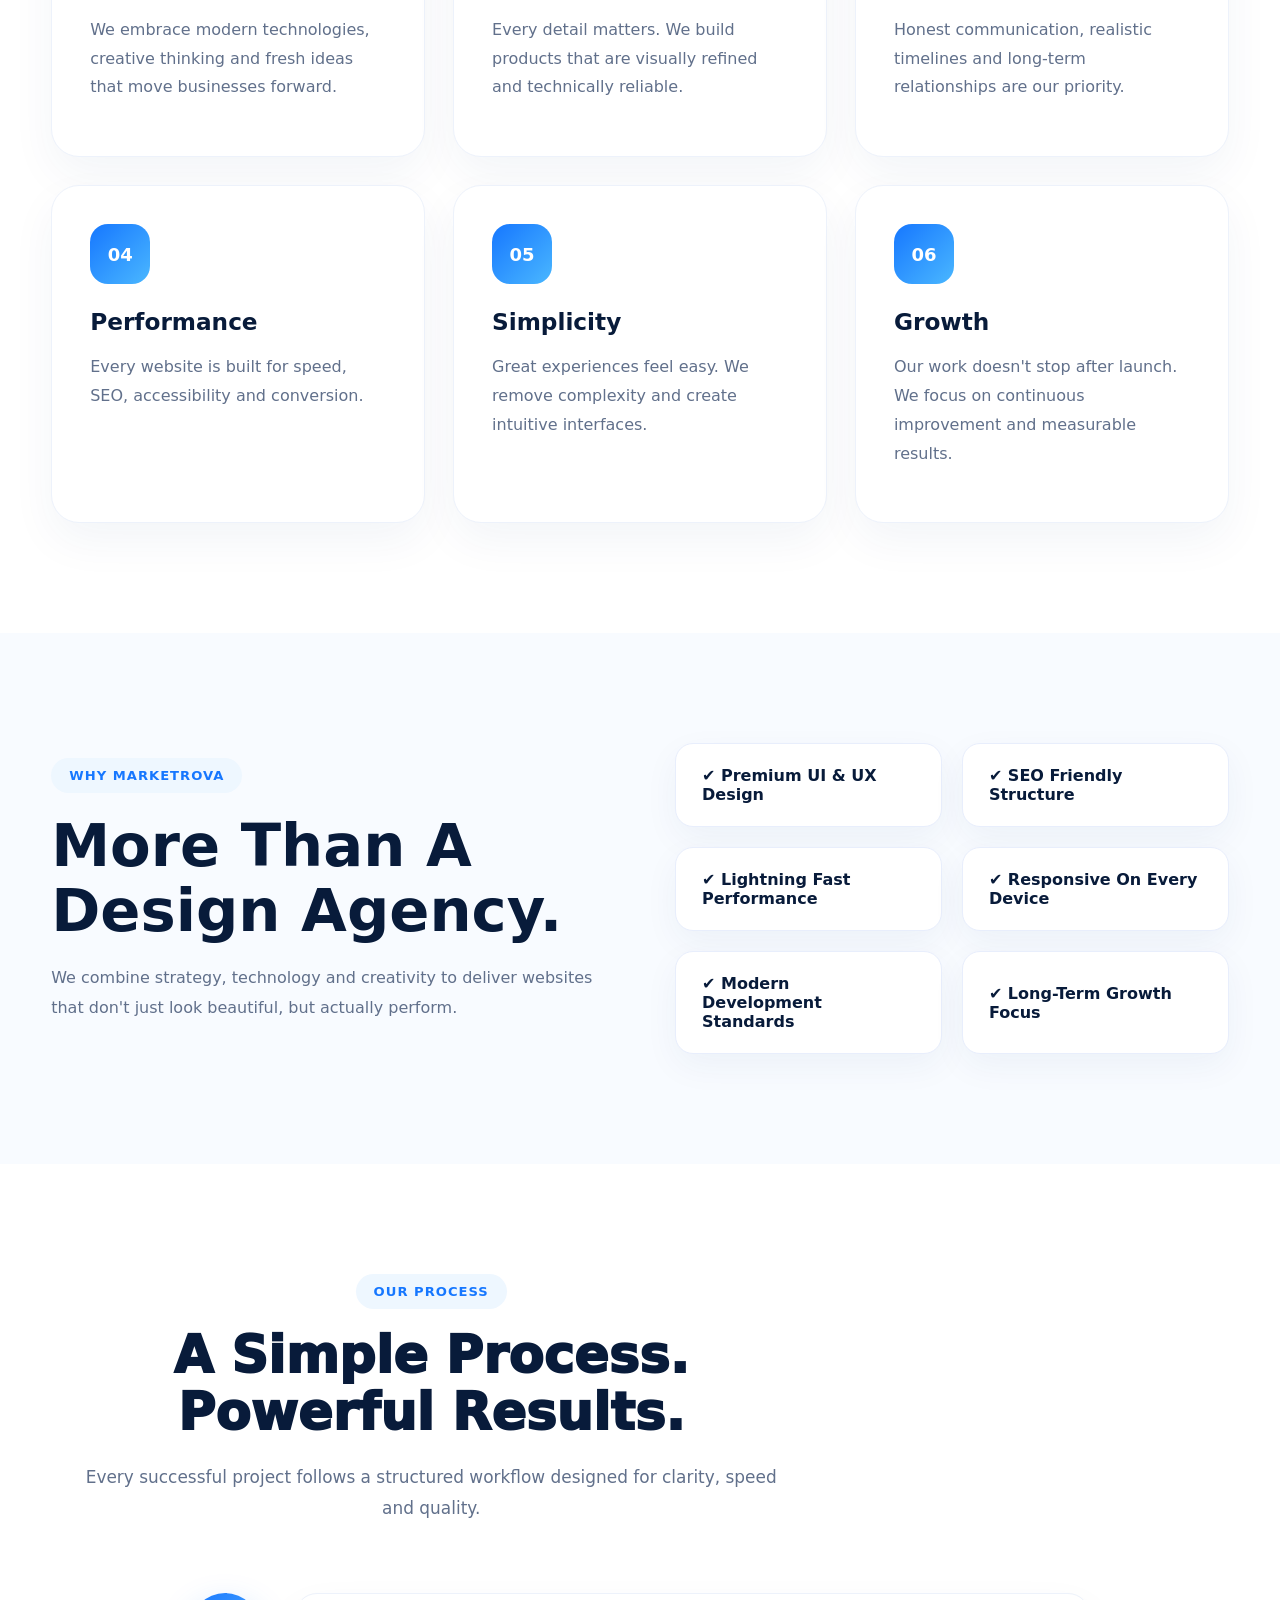
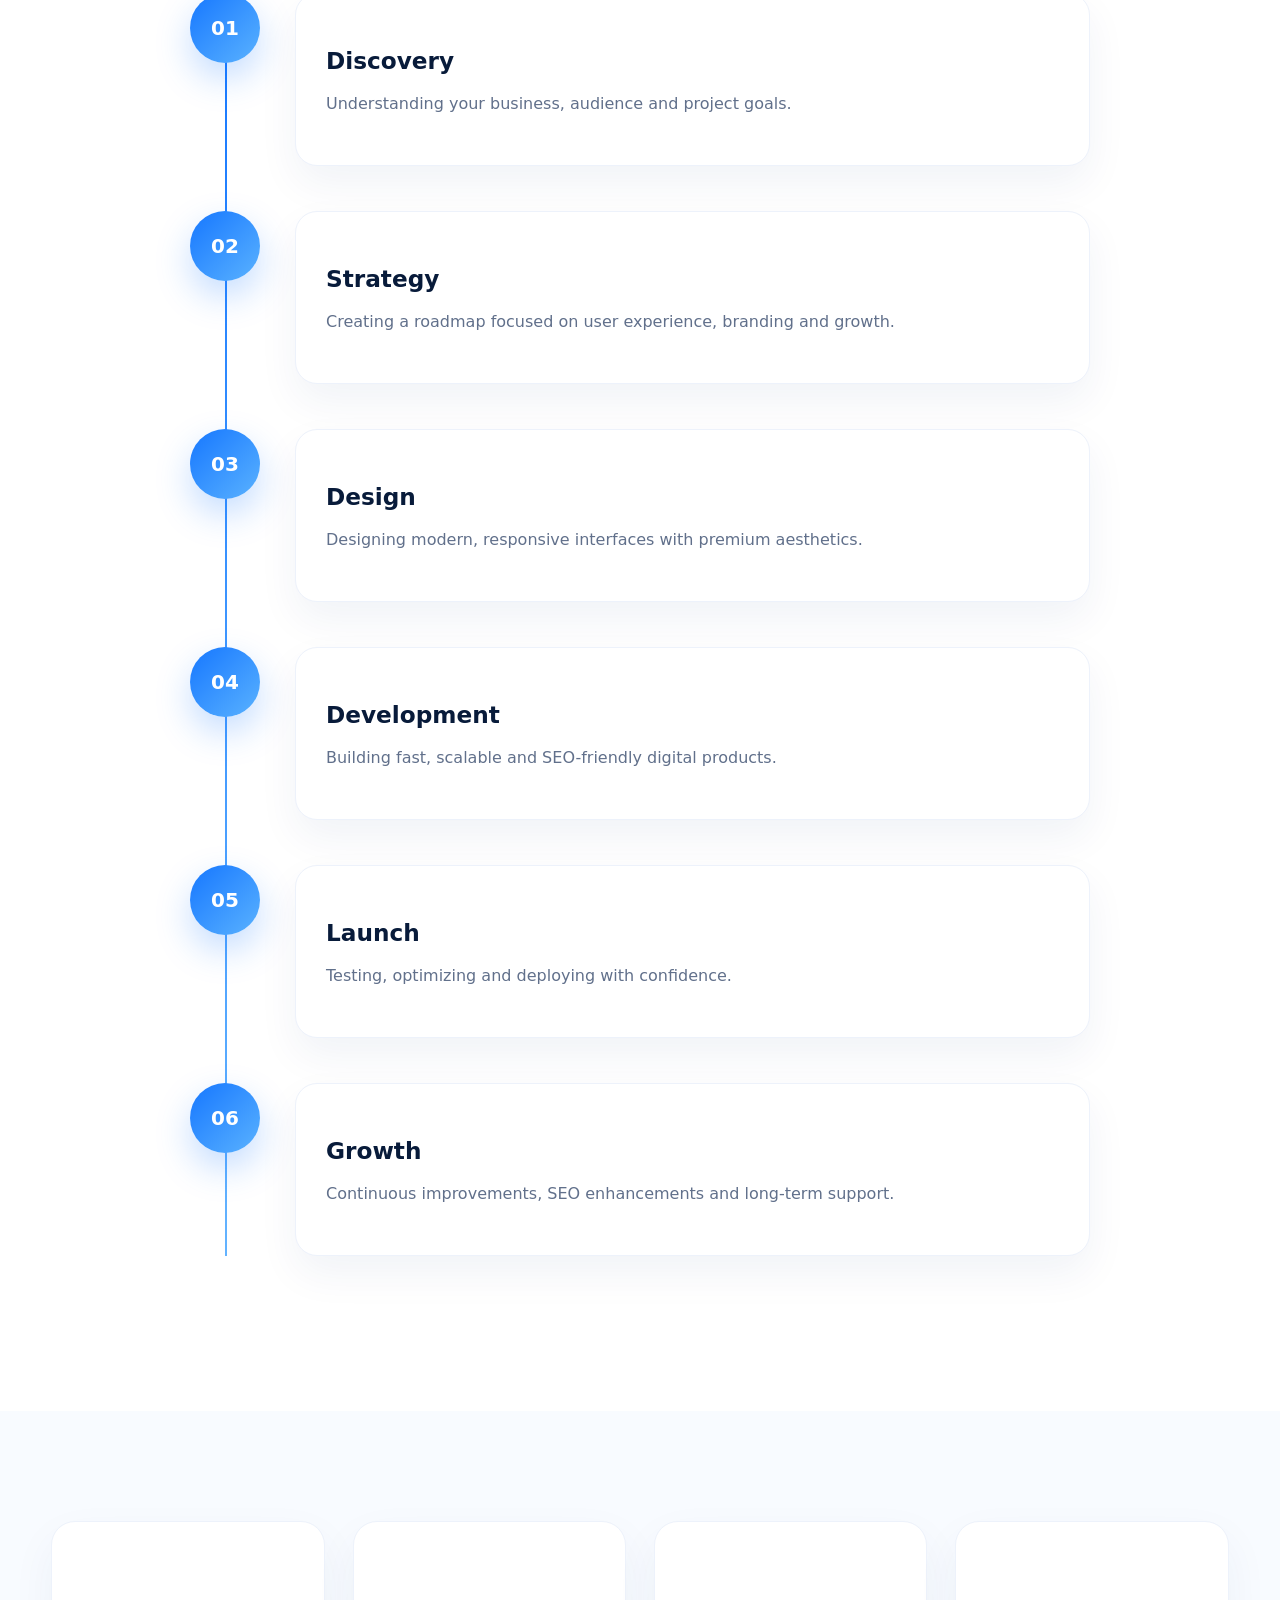
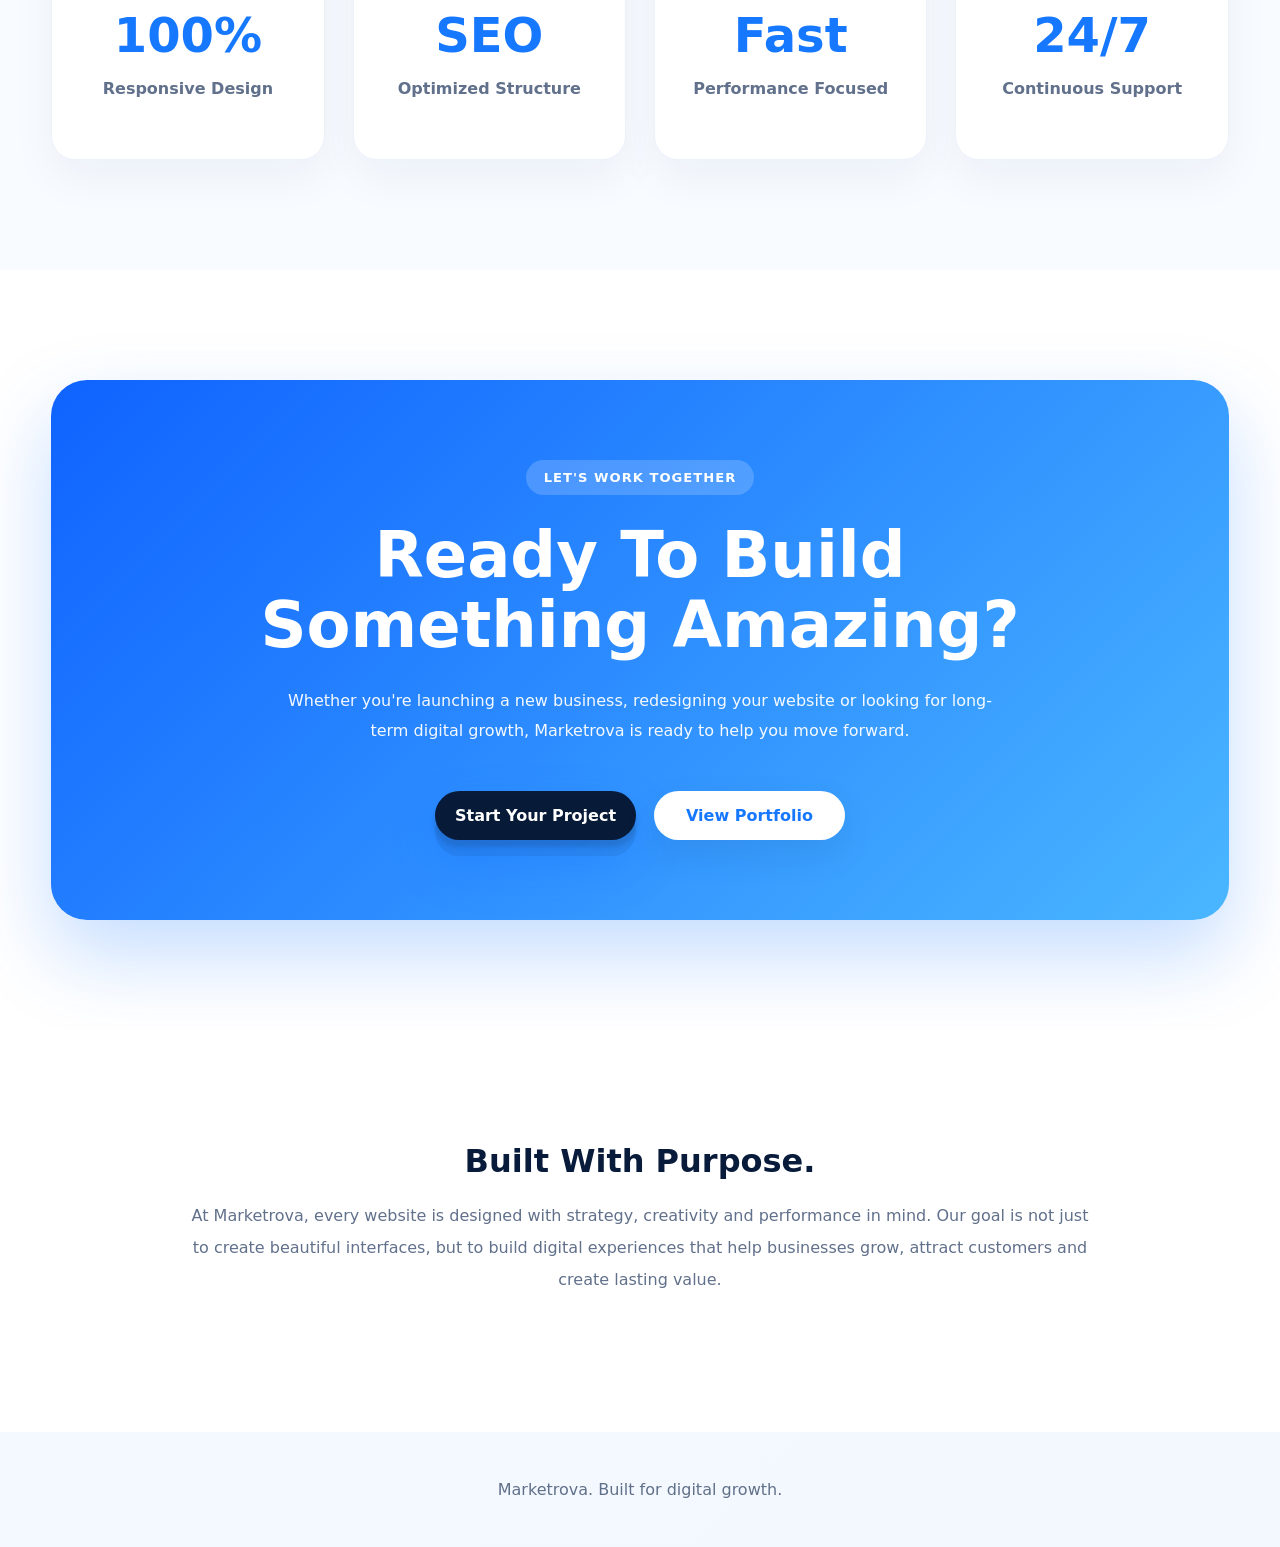
==== commit b60e576c: "feat: add premium About page with responsive layout and styling" ====
--- a/about.html
+++ b/about.html
@@ -28,13 +28,966 @@
     </div>
   </header>
   <div class="mobile-menu" data-mobile-menu aria-hidden="true"><nav aria-label="Mobile navigation"><a href="index.html">Home</a><a href="services.html">Services</a><a href="portfolio.html">Portfolio</a><a href="about.html">About</a><a href="contact.html">Contact</a></nav><a class="btn btn-primary mobile-cta" href="contact.html" data-magnetic>Start growth</a></div>
-  <main id="main" class="page-placeholder section">
-    <div class="placeholder-panel" data-animate>
-      <p class="eyebrow">About structure ready</p>
-      <h1>About</h1>
-      <p>This page is intentionally limited in this phase. The full visual philosophy system will be designed after the homepage hero direction is approved.</p>
+  <main id="main">
+
+    <!-- =========================
+         ABOUT HERO
+    ========================== -->
+
+    <section class="about-hero">
+
+        <div class="container">
+
+            <div class="hero-badge">
+                ABOUT MARKETROVA
+            </div>
+
+            <h1>
+                We Build Digital
+                <span>Experiences</span>
+                That Create
+                Real Growth.
+            </h1>
+
+            <p class="hero-text">
+
+                Marketrova is a modern digital agency focused on
+                creating high-performing websites, strategic branding,
+                SEO, and marketing solutions that help businesses
+                grow with confidence.
+
+            </p>
+
+            <div class="hero-buttons">
+
+                <a href="contact.html" class="btn btn-primary">
+                    Start Your Project
+                </a>
+
+                <a href="portfolio.html" class="btn btn-secondary">
+                    View Portfolio
+                </a>
+
+            </div>
+
+        </div>
+
+        <div class="hero-glow glow-one"></div>
+        <div class="hero-glow glow-two"></div>
+
+    </section>
+
+
+    <!-- =========================
+         WHO WE ARE
+    ========================== -->
+
+    <section class="about-section">
+
+        <div class="container about-grid">
+
+            <div class="about-image">
+
+                <div class="image-card">
+
+                    <div class="circle circle-one"></div>
+                    <div class="circle circle-two"></div>
+
+                    <div class="image-content">
+
+                        <h3>Digital Growth</h3>
+
+                        <p>
+
+                            Every strategy is designed
+                            to increase visibility,
+                            conversions and long-term
+                            business success.
+
+                        </p>
+
+                    </div>
+
+                </div>
+
+            </div>
+
+
+            <div class="about-content">
+
+                <span class="section-tag">
+                    WHO WE ARE
+                </span>
+
+                <h2>
+
+                    Creating Digital
+                    Solutions That
+                    Actually Work.
+
+                </h2>
+
+                <p>
+
+                    We believe every business deserves a
+                    professional digital presence.
+
+                    Instead of creating ordinary websites,
+                    we design modern experiences that combine
+                    strategy, branding, speed and performance.
+
+                </p>
+
+                <p>
+
+                    Our focus isn't only beautiful design.
+
+                    We build websites that attract visitors,
+                    improve trust, generate leads and help
+                    businesses grow consistently.
+
+                </p>
+
+                <div class="feature-list">
+
+                    <div class="feature-item">
+
+                        ✔ Premium Website Design
+
+                    </div>
+
+                    <div class="feature-item">
+
+                        ✔ SEO Optimized Structure
+
+                    </div>
+
+                    <div class="feature-item">
+
+                        ✔ Fast Performance
+
+                    </div>
+
+                    <div class="feature-item">
+
+                        ✔ Mobile First Experience
+
+                    </div>
+
+                </div>
+
+            </div>
+
+        </div>
+
+    </section>
+
+
+
+    <!-- =========================
+         OUR STORY
+    ========================== -->
+
+    <section class="story-section">
+
+        <div class="container">
+
+            <div class="section-heading">
+
+                <span>
+                    OUR STORY
+                </span>
+
+                <h2>
+
+                    From Simple Ideas
+                    To Powerful Digital
+                    Experiences.
+
+                </h2>
+
+            </div>
+
+
+            <div class="story-grid">
+
+                <div class="story-card">
+
+                    <h3>
+                        The Beginning
+                    </h3>
+
+                    <p>
+
+                        Marketrova started with one goal:
+
+                        Build modern digital products that
+                        help businesses compete in today's
+                        online world.
+
+                    </p>
+
+                </div>
+
+
+                <div class="story-card">
+
+                    <h3>
+                        Our Vision
+                    </h3>
+
+                    <p>
+
+                        We focus on creating digital
+                        experiences that are visually
+                        premium, technically strong,
+                        and built for long-term growth.
+
+                    </p>
+
+                </div>
+
+
+                <div class="story-card">
+
+                    <h3>
+                        Our Promise
+                    </h3>
+
+                    <p>
+
+                        Every project receives attention
+                        to design, performance,
+                        responsiveness and user experience.
+
+                    </p>
+
+                </div>
+
+            </div>
+
+        </div>
+
+    </section>
+
+
+
+    <!-- =========================
+         MISSION PREVIEW
+    ========================== -->
+
+    <section class="mission-preview">
+
+        <div class="container mission-grid">
+
+            <div>
+
+                <span class="section-tag">
+
+                    OUR MISSION
+
+                </span>
+
+                <h2>
+
+                    Helping Businesses
+                    Build Strong Digital
+                    Foundations.
+
+                </h2>
+
+            </div>
+
+
+            <div>
+
+                <p>
+
+                    We combine creativity,
+                    technology and marketing
+                    strategy to deliver websites
+                    that not only look premium,
+                    but also perform exceptionally
+                    across every device.
+
+                </p>
+
+            </div>
+
+        </div>
+
+    </section>
+    <!-- =========================
+     MISSION & VISION
+========================== -->
+
+<section class="mission-section">
+
+    <div class="container">
+
+        <div class="section-heading center">
+
+            <span class="section-tag">
+                OUR PURPOSE
+            </span>
+
+            <h2>
+                Driven By Strategy.<br>
+                Powered By Creativity.
+            </h2>
+
+            <p>
+                Every successful project starts with understanding
+                people, solving real problems and building digital
+                experiences that continue delivering value long
+                after launch.
+            </p>
+
+        </div>
+
+        <div class="mission-grid">
+
+            <div class="mission-card">
+
+                <div class="mission-icon">
+                    🚀
+                </div>
+
+                <h3>
+                    Our Mission
+                </h3>
+
+                <p>
+
+                    To help startups, entrepreneurs and businesses
+                    create modern digital experiences that increase
+                    trust, improve visibility and generate measurable
+                    business growth.
+
+                </p>
+
+            </div>
+
+
+            <div class="mission-card">
+
+                <div class="mission-icon">
+                    🎯
+                </div>
+
+                <h3>
+                    Our Vision
+                </h3>
+
+                <p>
+
+                    To become a trusted digital growth partner known
+                    for premium design, innovative thinking and
+                    performance-focused solutions.
+
+                </p>
+
+            </div>
+
+        </div>
+
     </div>
-  </main>
+
+</section>
+
+
+<!-- =========================
+     CORE VALUES
+========================== -->
+
+<section class="values-section">
+
+    <div class="container">
+
+        <div class="section-heading">
+
+            <span class="section-tag">
+                OUR VALUES
+            </span>
+
+            <h2>
+
+                What Defines
+                Everything We Build
+
+            </h2>
+
+        </div>
+
+
+        <div class="values-grid">
+
+            <div class="value-card">
+
+                <div class="value-number">
+                    01
+                </div>
+
+                <h3>
+                    Innovation
+                </h3>
+
+                <p>
+
+                    We embrace modern technologies,
+                    creative thinking and fresh ideas
+                    that move businesses forward.
+
+                </p>
+
+            </div>
+
+
+            <div class="value-card">
+
+                <div class="value-number">
+                    02
+                </div>
+
+                <h3>
+                    Quality
+                </h3>
+
+                <p>
+
+                    Every detail matters.
+
+                    We build products that are
+                    visually refined and technically
+                    reliable.
+
+                </p>
+
+            </div>
+
+
+            <div class="value-card">
+
+                <div class="value-number">
+                    03
+                </div>
+
+                <h3>
+                    Transparency
+                </h3>
+
+                <p>
+
+                    Honest communication,
+                    realistic timelines and
+                    long-term relationships
+                    are our priority.
+
+                </p>
+
+            </div>
+
+
+            <div class="value-card">
+
+                <div class="value-number">
+                    04
+                </div>
+
+                <h3>
+                    Performance
+                </h3>
+
+                <p>
+
+                    Every website is built for
+                    speed, SEO, accessibility
+                    and conversion.
+
+                </p>
+
+            </div>
+
+
+            <div class="value-card">
+
+                <div class="value-number">
+                    05
+                </div>
+
+                <h3>
+                    Simplicity
+                </h3>
+
+                <p>
+
+                    Great experiences feel easy.
+
+                    We remove complexity and
+                    create intuitive interfaces.
+
+                </p>
+
+            </div>
+
+
+            <div class="value-card">
+
+                <div class="value-number">
+                    06
+                </div>
+
+                <h3>
+                    Growth
+                </h3>
+
+                <p>
+
+                    Our work doesn't stop after
+                    launch. We focus on continuous
+                    improvement and measurable
+                    results.
+
+                </p>
+
+            </div>
+
+        </div>
+
+    </div>
+
+</section>
+
+
+<!-- =========================
+     WHY CHOOSE US
+========================== -->
+
+<section class="why-section">
+
+    <div class="container">
+
+        <div class="why-grid">
+
+            <div>
+
+                <span class="section-tag">
+
+                    WHY MARKETROVA
+
+                </span>
+
+                <h2>
+
+                    More Than A
+                    Design Agency.
+
+                </h2>
+
+                <p>
+
+                    We combine strategy,
+                    technology and creativity
+                    to deliver websites that
+                    don't just look beautiful,
+                    but actually perform.
+
+                </p>
+
+            </div>
+
+
+            <div class="why-list">
+
+                <div class="why-item">
+
+                    ✔ Premium UI & UX Design
+
+                </div>
+
+                <div class="why-item">
+
+                    ✔ SEO Friendly Structure
+
+                </div>
+
+                <div class="why-item">
+
+                    ✔ Lightning Fast Performance
+
+                </div>
+
+                <div class="why-item">
+
+                    ✔ Responsive On Every Device
+
+                </div>
+
+                <div class="why-item">
+
+                    ✔ Modern Development Standards
+
+                </div>
+
+                <div class="why-item">
+
+                    ✔ Long-Term Growth Focus
+
+                </div>
+
+            </div>
+
+        </div>
+
+    </div>
+
+</section>
+<!-- =========================
+     PROCESS TIMELINE
+========================== -->
+
+<section class="timeline-section">
+
+    <div class="container">
+
+        <div class="section-heading center">
+
+            <span class="section-tag">
+
+                OUR PROCESS
+
+            </span>
+
+            <h2>
+
+                A Simple Process.<br>
+                Powerful Results.
+
+            </h2>
+
+            <p>
+
+                Every successful project follows
+                a structured workflow designed
+                for clarity, speed and quality.
+
+            </p>
+
+        </div>
+
+
+        <div class="timeline">
+
+            <div class="timeline-item">
+
+                <div class="timeline-number">
+                    01
+                </div>
+
+                <div class="timeline-content">
+
+                    <h3>
+                        Discovery
+                    </h3>
+
+                    <p>
+
+                        Understanding your business,
+                        audience and project goals.
+
+                    </p>
+
+                </div>
+
+            </div>
+
+
+            <div class="timeline-item">
+
+                <div class="timeline-number">
+                    02
+                </div>
+
+                <div class="timeline-content">
+
+                    <h3>
+                        Strategy
+                    </h3>
+
+                    <p>
+
+                        Creating a roadmap focused
+                        on user experience,
+                        branding and growth.
+
+                    </p>
+
+                </div>
+
+            </div>
+
+
+            <div class="timeline-item">
+
+                <div class="timeline-number">
+                    03
+                </div>
+
+                <div class="timeline-content">
+
+                    <h3>
+                        Design
+                    </h3>
+
+                    <p>
+
+                        Designing modern,
+                        responsive interfaces
+                        with premium aesthetics.
+
+                    </p>
+
+                </div>
+
+            </div>
+
+
+            <div class="timeline-item">
+
+                <div class="timeline-number">
+                    04
+                </div>
+
+                <div class="timeline-content">
+
+                    <h3>
+                        Development
+                    </h3>
+
+                    <p>
+
+                        Building fast,
+                        scalable and SEO-friendly
+                        digital products.
+
+                    </p>
+
+                </div>
+
+            </div>
+
+
+            <div class="timeline-item">
+
+                <div class="timeline-number">
+                    05
+                </div>
+
+                <div class="timeline-content">
+
+                    <h3>
+                        Launch
+                    </h3>
+
+                    <p>
+
+                        Testing, optimizing
+                        and deploying with
+                        confidence.
+
+                    </p>
+
+                </div>
+
+            </div>
+
+
+            <div class="timeline-item">
+
+                <div class="timeline-number">
+                    06
+                </div>
+
+                <div class="timeline-content">
+
+                    <h3>
+                        Growth
+                    </h3>
+
+                    <p>
+
+                        Continuous improvements,
+                        SEO enhancements and
+                        long-term support.
+
+                    </p>
+
+                </div>
+
+            </div>
+
+        </div>
+
+    </div>
+
+</section>
+
+
+
+<!-- =========================
+     COMPANY STATS
+========================== -->
+
+<section class="stats-section">
+
+    <div class="container">
+
+        <div class="stats-grid">
+
+            <div class="stat-card">
+
+                <h2>100%</h2>
+
+                <p>
+
+                    Responsive Design
+
+                </p>
+
+            </div>
+
+
+            <div class="stat-card">
+
+                <h2>SEO</h2>
+
+                <p>
+
+                    Optimized Structure
+
+                </p>
+
+            </div>
+
+
+            <div class="stat-card">
+
+                <h2>Fast</h2>
+
+                <p>
+
+                    Performance Focused
+
+                </p>
+
+            </div>
+
+
+            <div class="stat-card">
+
+                <h2>24/7</h2>
+
+                <p>
+
+                    Continuous Support
+
+                </p>
+
+            </div>
+
+        </div>
+
+    </div>
+
+</section>
+<!-- =========================
+     FINAL CTA
+========================== -->
+
+<section class="about-cta">
+
+    <div class="container">
+
+        <div class="cta-box">
+
+            <span class="section-tag">
+                LET'S WORK TOGETHER
+            </span>
+
+            <h2>
+
+                Ready To Build<br>
+                Something Amazing?
+
+            </h2>
+
+            <p>
+
+                Whether you're launching a new business,
+                redesigning your website or looking for
+                long-term digital growth, Marketrova is
+                ready to help you move forward.
+
+            </p>
+
+            <div class="hero-buttons">
+
+                <a href="contact.html" class="btn btn-primary">
+
+                    Start Your Project
+
+                </a>
+
+                <a href="portfolio.html" class="btn btn-secondary">
+
+                    View Portfolio
+
+                </a>
+
+            </div>
+
+        </div>
+
+    </div>
+
+</section>
+
+
+
+<!-- =========================
+     ABOUT FOOTNOTE
+========================== -->
+
+<section class="about-end">
+
+    <div class="container">
+
+        <div class="about-end-card">
+
+            <h3>
+
+                Built With Purpose.
+
+            </h3>
+
+            <p>
+
+                At Marketrova, every website is designed
+                with strategy, creativity and performance
+                in mind. Our goal is not just to create
+                beautiful interfaces, but to build digital
+                experiences that help businesses grow,
+                attract customers and create lasting value.
+
+            </p>
+
+        </div>
+
+    </div>
+
+</section>
+
+</main>
   <footer class="site-footer"><p>Marketrova. Built for digital growth.</p></footer>
   <div class="cursor" data-cursor></div><div class="cursor-follower" data-cursor-follower></div><div class="cursor-label" data-cursor-label>VIEW</div>
   <script src="assets/js/data.js"></script><script src="assets/js/interactions.js"></script><script src="assets/js/main.js"></script>
--- a/assets/css/styles.css
+++ b/assets/css/styles.css
@@ -360,28 +360,36 @@
   min-height: 100vh;
   display: grid;
   align-items: center;
-  padding: 8rem 0 4rem;
-  overflow: hidden;
+  padding: 8rem 0 4.5rem;
+  overflow: clip;
+  isolation: isolate;
 }
 
 .hero::before {
   content: "";
   position: absolute;
-  inset: 5rem 0 auto 50%;
-  width: min(44rem, 80vw);
-  height: min(44rem, 80vw);
+  inset: 5rem auto auto 50%;
+  z-index: -1;
+  width: min(44rem, 82vw);
+  aspect-ratio: 1;
   border-radius: 50%;
   background: radial-gradient(circle, rgba(24, 214, 255, 0.24), rgba(17, 103, 255, 0.08) 42%, transparent 68%);
-  transform: translateX(-16%);
+  transform: translateX(-10%);
   pointer-events: none;
 }
 
 .hero-grid {
   position: relative;
   display: grid;
-  grid-template-columns: minmax(0, 0.95fr) minmax(22rem, 1.05fr);
+  grid-template-columns: minmax(0, 1fr) minmax(18rem, 34rem);
   align-items: center;
   gap: clamp(2rem, 5vw, 5rem);
+  width: 100%;
+  min-width: 0;
+}
+
+.hero-content {
+  min-width: 0;
 }
 
 .eyebrow {
@@ -410,17 +418,17 @@
 }
 
 .hero-title {
-  max-width: 11ch;
+  max-width: 16ch;
   margin: 0;
-  font-size: clamp(3.1rem, 8.4vw, 7.8rem);
-  line-height: 0.88;
+  font-size: clamp(3.2rem, 5.2vw, 5.8rem);
+  line-height: 0.95;
   letter-spacing: 0;
   font-weight: 950;
 }
 
 .word-reveal {
   display: inline-block;
-  overflow: hidden;
+  overflow: visible;
   vertical-align: top;
 }
 
@@ -436,7 +444,7 @@
 }
 
 .hero-copy {
-  max-width: 38rem;
+  max-width: 42rem;
   margin: 1.3rem 0 0;
   color: var(--muted);
   font-size: clamp(1.02rem, 2vw, 1.22rem);
@@ -455,6 +463,7 @@
   display: flex;
   flex-wrap: wrap;
   gap: 0.8rem;
+  max-width: 42rem;
   margin-top: 2rem;
 }
 
@@ -468,166 +477,199 @@
   font-weight: 850;
 }
 
-.growth-stage {
+.hero-scene {
   position: relative;
-  min-height: 34rem;
+  width: min(100%, 34rem);
+  margin-inline: auto;
+  aspect-ratio: 1 / 1.04;
+  min-width: 0;
   perspective: 1200px;
   transform-style: preserve-3d;
-}
-
-.growth-system {
+  isolation: isolate;
+}
+
+.hero-scene::before {
+  content: "";
   position: absolute;
-  inset: 5% 0 0;
+  inset: 8%;
+  z-index: -1;
+  border-radius: 50%;
+  background:
+    radial-gradient(circle at 50% 45%, rgba(24, 214, 255, 0.34), transparent 38%),
+    radial-gradient(circle at 54% 58%, rgba(17, 103, 255, 0.2), transparent 56%);
+  filter: blur(8px);
+  opacity: 0.9;
+}
+
+.growth-map {
+  position: absolute;
+  inset: 0;
   transform-style: preserve-3d;
   transform: rotateX(var(--rx, 0deg)) rotateY(var(--ry, 0deg));
   transition: transform 300ms var(--ease);
 }
 
-.orbit-ring {
+.map-ring,
+.map-line,
+.map-node,
+.map-core {
   position: absolute;
   left: 50%;
   top: 50%;
-  border: 1px solid rgba(17, 103, 255, 0.17);
+}
+
+.map-ring {
+  border: 1px solid rgba(17, 103, 255, 0.18);
   border-radius: 50%;
+  box-shadow: inset 0 0 26px rgba(24, 214, 255, 0.1);
+  translate: -50% -50%;
   transform-style: preserve-3d;
-  translate: -50% -50%;
-}
-
-.ring-one {
-  width: 27rem;
-  height: 27rem;
-  transform: rotateX(68deg) rotateZ(8deg);
-}
-
-.ring-two {
-  width: 20rem;
-  height: 20rem;
-  transform: rotateX(58deg) rotateY(28deg) rotateZ(-18deg);
-}
-
-.ring-three {
-  width: 14rem;
-  height: 14rem;
-  transform: rotateX(75deg) rotateY(-24deg);
-}
-
-.growth-core {
-  position: absolute;
-  left: 50%;
-  top: 50%;
-  width: 10.5rem;
-  height: 10.5rem;
+}
+
+.map-ring-a {
+  width: 82%;
+  aspect-ratio: 1;
+  transform: rotateX(64deg) rotateZ(12deg);
+}
+
+.map-ring-b {
+  width: 60%;
+  aspect-ratio: 1;
+  transform: rotateX(72deg) rotateY(28deg) rotateZ(-18deg);
+}
+
+.map-line {
+  width: 2px;
+  height: 45%;
+  background: linear-gradient(180deg, transparent, rgba(17, 103, 255, 0.42), rgba(24, 214, 255, 0.58), transparent);
+  transform-origin: top center;
+  animation: energyPulse 3.8s var(--ease) infinite;
+}
+
+.map-line-a {
+  transform: translate3d(-50%, -50%, 20px) rotate(34deg);
+}
+
+.map-line-b {
+  transform: translate3d(-50%, -50%, 40px) rotate(96deg);
+  animation-delay: -1s;
+}
+
+.map-line-c {
+  transform: translate3d(-50%, -50%, 70px) rotate(148deg);
+  animation-delay: -2s;
+}
+
+.map-core {
+  width: clamp(8.2rem, 32%, 11rem);
+  aspect-ratio: 1;
   display: grid;
   place-items: center;
-  border: 1px solid rgba(255, 255, 255, 0.72);
-  border-radius: 28px;
+  align-content: center;
+  gap: 0.28rem;
+  border: 1px solid rgba(255, 255, 255, 0.78);
+  border-radius: 32px;
   background:
-    linear-gradient(145deg, rgba(255, 255, 255, 0.98), rgba(232, 248, 255, 0.86)),
-    radial-gradient(circle at 30% 20%, rgba(24, 214, 255, 0.45), transparent 52%);
-  box-shadow: var(--shadow-strong);
-  transform: translate3d(-50%, -50%, 80px) rotateX(10deg) rotateY(-12deg);
-}
-
-.growth-core span {
-  width: 4.5rem;
-  height: 4.5rem;
+    linear-gradient(145deg, #1167ff, #18d6ff),
+    radial-gradient(circle at 30% 20%, rgba(255, 255, 255, 0.6), transparent 42%);
+  box-shadow:
+    0 26px 70px rgba(17, 103, 255, 0.36),
+    inset 0 1px 0 rgba(255, 255, 255, 0.5);
+  color: #fff;
+  text-align: center;
+  transform: translate3d(-50%, -50%, 110px) rotateX(12deg) rotateY(-18deg);
+}
+
+.map-core strong {
+  font-size: clamp(1.6rem, 5vw, 2rem);
+  font-weight: 950;
+  line-height: 1;
+}
+
+.map-core span {
+  max-width: 7rem;
+  font-size: 0.72rem;
+  font-weight: 900;
+  line-height: 1.15;
+  opacity: 0.86;
+}
+
+.map-node {
   display: grid;
   place-items: center;
-  border-radius: 22px;
+  min-width: clamp(6.4rem, 22%, 8.2rem);
+  min-height: 2.75rem;
+  padding: 0.72rem 0.95rem;
+  border: 1px solid rgba(255, 255, 255, 0.78);
+  border-radius: 999px;
+  background: rgba(255, 255, 255, 0.72);
+  box-shadow: 0 22px 55px rgba(7, 27, 54, 0.13);
+  backdrop-filter: blur(16px);
+  color: #123a66;
+  font-size: clamp(0.72rem, 1.7vw, 0.84rem);
+  font-weight: 950;
+  text-align: center;
+  transform: translate3d(calc(-50% + var(--x)), calc(-50% + var(--y)), var(--z)) rotateX(var(--tilt-x, 0deg)) rotateY(var(--tilt-y, 0deg));
+  animation: engineFloat 6s var(--ease) infinite;
+  animation-delay: var(--delay, 0s);
+}
+
+.node-strategy {
+  --x: -14%;
+  --y: -38%;
+  --z: 155px;
+  --tilt-x: 12deg;
+  --delay: -0.3s;
   color: #fff;
-  background: linear-gradient(135deg, var(--blue), var(--cyan));
-  box-shadow: 0 18px 45px rgba(17, 103, 255, 0.35);
-  font-size: 1.7rem;
-  font-weight: 950;
-}
-
-.growth-node {
-  --x: 0px;
-  --y: 0px;
-  --z: 40px;
-  position: absolute;
-  left: 50%;
-  top: 50%;
-  width: 8.8rem;
-  min-height: 6.8rem;
-  display: grid;
-  align-content: space-between;
-  gap: 0.8rem;
-  padding: 1rem;
-  border: 1px solid rgba(255, 255, 255, 0.78);
-  border-radius: 18px;
-  background: rgba(255, 255, 255, 0.68);
-  box-shadow: 0 22px 54px rgba(7, 27, 54, 0.14);
-  backdrop-filter: blur(16px);
-  transform: translate3d(calc(-50% + var(--x)), calc(-50% + var(--y)), var(--z)) rotateX(8deg) rotateY(-10deg);
-  animation: nodeFloat 5.8s var(--ease) infinite;
-  animation-delay: var(--float-delay, 0s);
-}
-
-.growth-node strong {
-  font-size: 0.94rem;
-  line-height: 1.1;
-}
-
-.growth-node small {
-  color: var(--muted);
-  font-size: 0.72rem;
-  font-weight: 800;
-}
-
-.node-dot {
-  width: 1rem;
-  height: 1rem;
-  border-radius: 50%;
-  background: linear-gradient(135deg, var(--blue), var(--cyan));
-  box-shadow: 0 0 0 7px rgba(17, 103, 255, 0.09);
+  background: linear-gradient(135deg, var(--blue), #0cbdea);
 }
 
 .node-website {
-  --x: -11.5rem;
-  --y: -11rem;
-  --z: 90px;
+  --x: -34%;
+  --y: -21%;
+  --z: 105px;
+  --tilt-y: 16deg;
+  --delay: -0.8s;
 }
 
 .node-marketing {
-  --x: 12.5rem;
-  --y: -9.4rem;
-  --z: 50px;
+  --x: 34%;
+  --y: -20%;
+  --z: 80px;
+  --tilt-y: -13deg;
+  --delay: -1.3s;
 }
 
 .node-content {
-  --x: 13rem;
-  --y: 9.6rem;
-  --z: 110px;
+  --x: 35%;
+  --y: 11%;
+  --z: 135px;
+  --tilt-y: -17deg;
+  --delay: -1.8s;
 }
 
 .node-analytics {
-  --x: -12rem;
-  --y: 10.3rem;
-  --z: 40px;
-}
-
-.node-growth {
-  --x: 0.2rem;
-  --y: -15.2rem;
-  --z: 150px;
+  --x: -34%;
+  --y: 13%;
+  --z: 70px;
+  --tilt-y: 14deg;
+  --delay: -2.3s;
 }
 
 .node-creative {
-  --x: 0;
-  --y: 15rem;
-  --z: 60px;
-}
-
-.system-beam {
-  position: absolute;
-  left: 50%;
-  top: 50%;
-  width: 1px;
-  height: 14rem;
-  background: linear-gradient(180deg, transparent, rgba(17, 103, 255, 0.28), transparent);
-  transform-origin: top center;
-  transform: translate3d(-50%, -50%, 25px) rotate(var(--angle));
+  --x: -18%;
+  --y: 39%;
+  --z: 92px;
+  --tilt-x: -10deg;
+  --delay: -2.8s;
+}
+
+.node-tech {
+  --x: 22%;
+  --y: 38%;
+  --z: 130px;
+  --tilt-x: -8deg;
+  --delay: -3.3s;
 }
 
 .scroll-cue {
@@ -652,7 +694,6 @@
   background: linear-gradient(var(--blue), transparent);
   animation: scrollPulse 1.7s var(--ease) infinite;
 }
-
 .page-placeholder {
   min-height: 100vh;
   padding: 10rem 0 5rem;
@@ -690,245 +731,8 @@
 
 .home-page {
   position: relative;
-  overflow: hidden;
-}
-
-.hero-v2 {
-  width: min(1260px, calc(100% - 2rem));
-  min-height: 100vh;
-  padding-top: 7rem;
-}
-
-.hero-v2::after {
-  content: "";
-  position: absolute;
-  left: 8%;
-  bottom: 4rem;
-  width: 16rem;
-  height: 16rem;
-  border-radius: 50%;
-  background: radial-gradient(circle, rgba(24, 214, 255, 0.14), transparent 68%);
-  pointer-events: none;
-}
-
-.hero-grid-v2 {
-  grid-template-columns: minmax(28rem, 0.92fr) minmax(32rem, 1.08fr);
-  gap: clamp(2rem, 4vw, 4.5rem);
-}
-
-.hero-title-v2 {
-  max-width: 12.8ch;
-  font-size: clamp(3.6rem, 6.7vw, 7.2rem);
-  line-height: 0.9;
-}
-
-.hero-copy-v2 {
-  max-width: 42rem;
-}
-
-.hero-proof-v2 {
-  max-width: 42rem;
-}
-
-.growth-engine-stage {
-  position: relative;
-  min-height: 41rem;
-  perspective: 1400px;
-  transform-style: preserve-3d;
-  isolation: isolate;
-}
-
-.engine-glow {
-  position: absolute;
-  inset: 10% 4%;
-  border-radius: 50%;
-  background:
-    radial-gradient(circle at 50% 45%, rgba(24, 214, 255, 0.32), transparent 38%),
-    radial-gradient(circle at 54% 56%, rgba(17, 103, 255, 0.2), transparent 54%);
-  filter: blur(8px);
-  opacity: 0.9;
-}
-
-.growth-engine {
-  position: absolute;
-  inset: 0;
-  transform-style: preserve-3d;
-  transform: rotateX(var(--rx, 0deg)) rotateY(var(--ry, 0deg));
-  transition: transform 300ms var(--ease);
-}
-
-.engine-orbit,
-.engine-path {
-  position: absolute;
-  left: 50%;
-  top: 50%;
-  border-radius: 50%;
-  transform-style: preserve-3d;
-  translate: -50% -50%;
-}
-
-.engine-orbit {
-  border: 1px solid rgba(17, 103, 255, 0.18);
-  box-shadow: inset 0 0 26px rgba(24, 214, 255, 0.1);
-}
-
-.orbit-a {
-  width: 34rem;
-  height: 34rem;
-  transform: rotateX(64deg) rotateZ(12deg);
-}
-
-.orbit-b {
-  width: 25rem;
-  height: 25rem;
-  transform: rotateX(73deg) rotateY(30deg) rotateZ(-20deg);
-}
-
-.orbit-c {
-  width: 17rem;
-  height: 17rem;
-  transform: rotateX(55deg) rotateY(-34deg);
-}
-
-.engine-path {
-  width: 2px;
-  height: 18rem;
-  background: linear-gradient(180deg, transparent, rgba(17, 103, 255, 0.46), rgba(24, 214, 255, 0.58), transparent);
-  transform-origin: top center;
-  animation: energyPulse 3.8s var(--ease) infinite;
-}
-
-.path-a {
-  transform: translate3d(-50%, -50%, 20px) rotate(32deg);
-}
-
-.path-b {
-  transform: translate3d(-50%, -50%, 40px) rotate(96deg);
-  animation-delay: -1s;
-}
-
-.path-c {
-  transform: translate3d(-50%, -50%, 80px) rotate(148deg);
-  animation-delay: -2s;
-}
-
-.engine-core {
-  position: absolute;
-  left: 50%;
-  top: 50%;
-  width: 12rem;
-  height: 12rem;
-  transform-style: preserve-3d;
-  transform: translate3d(-50%, -50%, 130px) rotateX(12deg) rotateY(-18deg);
-}
-
-.core-face,
-.core-depth {
-  position: absolute;
-  inset: 0;
-  border-radius: 32px;
-}
-
-.core-face {
-  z-index: 2;
-  display: grid;
-  place-items: center;
-  color: #fff;
-  background:
-    linear-gradient(145deg, #1167ff, #18d6ff),
-    radial-gradient(circle at 30% 20%, rgba(255, 255, 255, 0.6), transparent 42%);
-  box-shadow:
-    0 26px 70px rgba(17, 103, 255, 0.36),
-    inset 0 1px 0 rgba(255, 255, 255, 0.5);
-  font-size: 2rem;
-  font-weight: 950;
-}
-
-.core-depth {
-  background: #0b4bc4;
-  transform: translate3d(18px, 22px, -55px);
-  filter: blur(0.2px);
-  opacity: 0.7;
-}
-
-.engine-module {
-  position: absolute;
-  left: 50%;
-  top: 50%;
-  min-width: 8.5rem;
-  padding: 0.82rem 1rem;
-  border: 1px solid rgba(255, 255, 255, 0.78);
-  border-radius: 999px;
-  background: rgba(255, 255, 255, 0.72);
-  box-shadow: 0 22px 55px rgba(7, 27, 54, 0.13);
-  backdrop-filter: blur(16px);
-  color: #123a66;
-  font-size: 0.84rem;
-  font-weight: 950;
-  text-align: center;
-  transform: translate3d(calc(-50% + var(--x)), calc(-50% + var(--y)), var(--z)) rotateX(var(--tilt-x, 0deg)) rotateY(var(--tilt-y, 0deg));
-  animation: engineFloat 6s var(--ease) infinite;
-  animation-delay: var(--delay, 0s);
-}
-
-.module-website {
-  --x: -16rem;
-  --y: -10rem;
-  --z: 120px;
-  --tilt-y: 16deg;
-  --delay: -0.4s;
-}
-
-.module-marketing {
-  --x: 15rem;
-  --y: -10.4rem;
-  --z: 70px;
-  --tilt-y: -13deg;
-  --delay: -1.1s;
-}
-
-.module-content {
-  --x: 17.2rem;
-  --y: 4rem;
-  --z: 150px;
-  --tilt-y: -17deg;
-  --delay: -1.8s;
-}
-
-.module-analytics {
-  --x: -16.7rem;
-  --y: 5rem;
-  --z: 50px;
-  --tilt-y: 14deg;
-  --delay: -2.4s;
-}
-
-.module-creative {
-  --x: -4rem;
-  --y: 15.2rem;
-  --z: 95px;
-  --tilt-x: -10deg;
-  --delay: -3.1s;
-}
-
-.module-tech {
-  --x: 5.2rem;
-  --y: -17rem;
-  --z: 170px;
-  --tilt-x: 12deg;
-  --delay: -3.7s;
-}
-
-.module-growth {
-  --x: 9.6rem;
-  --y: 15rem;
-  --z: 210px;
-  --tilt-x: -8deg;
-  --delay: -4.2s;
-  color: #fff;
-  background: linear-gradient(135deg, var(--blue), #0cbdea);
-}
-
+  overflow-x: clip;
+}
 .capability-strip {
   position: relative;
   overflow: hidden;
@@ -1005,7 +809,16 @@
   line-height: 0.95;
   font-weight: 950;
 }
-
+.story-copy h2 {
+  max-width: 11ch;
+  font-size: clamp(3.2rem, 4.6vw, 4.8rem);
+  line-height: 0.95;
+}
+.system-sticky-copy h2 {
+  max-width: 12ch;
+  font-size: clamp(3.2rem, 4.8vw, 5rem);
+  line-height: 0.95;
+}
 .section-heading p,
 .story-copy p,
 .system-sticky-copy p,
@@ -1238,7 +1051,7 @@
 
 .system-shell {
   display: grid;
-  grid-template-columns: minmax(18rem, 0.82fr) minmax(18rem, 0.72fr) minmax(25rem, 1fr);
+  grid-template-columns: minmax(30rem, 1.15fr) minmax(18rem, 0.65fr) minmax(22rem, 0.9fr);
   gap: clamp(1.5rem, 4vw, 3rem);
   align-items: center;
 }
@@ -1837,18 +1650,9 @@
     grid-template-columns: 1fr;
   }
 
-  .hero-grid-v2 {
-    grid-template-columns: 1fr;
-  }
-
-  .growth-stage {
-    min-height: 29rem;
+  .hero-scene {
     order: -1;
-  }
-
-  .growth-engine-stage {
-    min-height: 33rem;
-    order: -1;
+    width: min(100%, 31rem);
   }
 
   .hero-title {
@@ -1915,83 +1719,54 @@
     width: 100%;
   }
 
-  .growth-stage {
-    min-height: 24rem;
-    perspective: 900px;
-  }
-
-  .hero-v2 {
-    min-height: auto;
-  }
-
-  .hero-title-v2 {
+  .hero-title {
     max-width: 11.5ch;
     font-size: clamp(3rem, 15vw, 4.9rem);
   }
 
-  .growth-engine-stage {
-    min-height: 25rem;
+  .hero-scene {
+    width: min(100%, 25rem);
     perspective: 900px;
   }
 
-  .orbit-a {
-    width: 22rem;
-    height: 22rem;
-  }
-
-  .orbit-b {
-    width: 16rem;
-    height: 16rem;
-  }
-
-  .orbit-c {
-    width: 11rem;
-    height: 11rem;
-  }
-
-  .engine-core {
-    width: 8rem;
-    height: 8rem;
-  }
-
-  .core-face {
-    border-radius: 24px;
-  }
-
-  .engine-module {
-    min-width: 6.7rem;
-    padding: 0.62rem 0.72rem;
-    font-size: 0.7rem;
-  }
-
-  .module-website {
-    --x: -8.5rem;
-    --y: -6.5rem;
-  }
-
-  .module-marketing {
-    --x: 8.2rem;
-    --y: -6.4rem;
-  }
-
-  .module-content {
-    --x: 8.4rem;
-    --y: 5.3rem;
-  }
-
-  .module-analytics {
-    --x: -8.3rem;
-    --y: 5.2rem;
-  }
-
-  .module-tech,
-  .module-creative {
+  .map-node {
+    min-width: 6.5rem;
+    min-height: 2.45rem;
+    padding: 0.58rem 0.68rem;
+  }
+
+  .node-strategy {
+    --x: -10%;
+    --y: -37%;
+  }
+
+  .node-website {
+    --x: -31%;
+    --y: -19%;
+  }
+
+  .node-marketing {
+    --x: 31%;
+    --y: -18%;
+  }
+
+  .node-content {
+    --x: 31%;
+    --y: 13%;
+  }
+
+  .node-analytics {
+    --x: -31%;
+    --y: 13%;
+  }
+
+  .node-creative {
     display: none;
   }
 
-  .module-growth {
+  .node-tech {
     --x: 0;
-    --y: 9rem;
+    --y: 37%;
   }
 
   .story-section,
@@ -2055,51 +1830,6 @@
     flex-direction: column;
   }
 
-  .ring-one {
-    width: 20rem;
-    height: 20rem;
-  }
-
-  .ring-two {
-    width: 15rem;
-    height: 15rem;
-  }
-
-  .growth-core {
-    width: 8.2rem;
-    height: 8.2rem;
-  }
-
-  .growth-node {
-    width: 7rem;
-    min-height: 5.7rem;
-    padding: 0.76rem;
-  }
-
-  .node-website {
-    --x: -7.5rem;
-    --y: -8.6rem;
-  }
-
-  .node-marketing {
-    --x: 7.6rem;
-    --y: -7.2rem;
-  }
-
-  .node-content {
-    --x: 7.4rem;
-    --y: 7.3rem;
-  }
-
-  .node-analytics {
-    --x: -7.5rem;
-    --y: 7.5rem;
-  }
-
-  .node-growth,
-  .node-creative {
-    display: none;
-  }
 }
 
 @media (hover: none), (pointer: coarse) {
@@ -2124,16 +1854,1317 @@
     transition-duration: 1ms !important;
   }
 
-  .growth-system {
+  .growth-map {
     transform: none !important;
   }
 
-  .growth-engine,
-  .engine-module,
+  .map-node,
+  .map-line,
   .strip-track,
-  .engine-path,
   .connected-cluster span {
     animation: none !important;
     transform-style: flat;
   }
 }
+/* ==========================================
+   CONTACT PAGE
+========================================== */
+
+.contact-page{
+    padding-top:140px;
+}
+
+.contact-hero{
+    width:min(1200px,92%);
+    margin:auto;
+    display:grid;
+    grid-template-columns:1fr 1fr;
+    align-items:center;
+    gap:80px;
+    min-height:75vh;
+}
+
+.hero-tag{
+    display:inline-flex;
+    padding:10px 18px;
+    border-radius:999px;
+    background:rgba(24,214,255,.12);
+    color:#167dff;
+    font-weight:700;
+    letter-spacing:.08em;
+    font-size:.75rem;
+}
+
+.contact-left h1{
+
+font-size:clamp(3.5rem,8vw,6rem);
+line-height:.95;
+margin:28px 0;
+
+}
+
+.contact-left h1 span{
+
+background:linear-gradient(90deg,#167dff,#18d6ff);
+-webkit-background-clip:text;
+color:transparent;
+
+}
+
+.contact-left p{
+
+font-size:1.1rem;
+line-height:1.8;
+color:#607089;
+max-width:600px;
+
+}
+
+.hero-buttons{
+
+display:flex;
+gap:20px;
+margin-top:40px;
+flex-wrap:wrap;
+
+}
+
+.contact-right{
+
+position:relative;
+height:620px;
+display:flex;
+align-items:center;
+justify-content:center;
+
+}
+
+.glass-cube{
+
+width:380px;
+height:380px;
+border-radius:42px;
+background:rgba(255,255,255,.28);
+backdrop-filter:blur(30px);
+border:1px solid rgba(255,255,255,.6);
+box-shadow:0 60px 120px rgba(17,103,255,.15);
+position:relative;
+animation:floatCube 8s ease-in-out infinite;
+
+}
+
+@keyframes floatCube{
+
+0%,100%{
+
+transform:translateY(0px) rotate(-8deg);
+
+}
+
+50%{
+
+transform:translateY(-18px) rotate(6deg);
+
+}
+
+}
+
+.cube-card{
+
+position:absolute;
+padding:16px 26px;
+border-radius:999px;
+background:white;
+font-weight:700;
+box-shadow:0 20px 50px rgba(0,0,0,.08);
+
+}
+
+.cube-card:nth-child(1){
+
+top:-20px;
+left:50%;
+transform:translateX(-50%);
+
+}
+
+.cube-card:nth-child(2){
+
+left:-35px;
+top:45%;
+
+}
+
+.cube-card:nth-child(3){
+
+right:-35px;
+top:35%;
+
+}
+
+.cube-card:nth-child(4){
+
+bottom:-25px;
+left:50%;
+transform:translateX(-50%);
+
+}
+
+.orb{
+
+position:absolute;
+border-radius:999px;
+filter:blur(10px);
+
+}
+
+.orb-1{
+
+width:260px;
+height:260px;
+background:#18d6ff44;
+top:0;
+left:0;
+
+}
+
+.orb-2{
+
+width:180px;
+height:180px;
+background:#167dff55;
+right:0;
+bottom:80px;
+
+}
+
+.orb-3{
+
+width:120px;
+height:120px;
+background:#00b7ff55;
+left:40%;
+bottom:0;
+
+}
+.contact-grid{
+    width:min(1200px,92%);
+    margin:100px auto;
+    display:grid;
+    grid-template-columns:1.2fr .8fr;
+    gap:40px;
+}
+
+.contact-form-card,
+.info-card{
+
+    background:rgba(255,255,255,.72);
+    backdrop-filter:blur(18px);
+    border:1px solid rgba(255,255,255,.8);
+    border-radius:28px;
+    padding:32px;
+    box-shadow:0 30px 70px rgba(17,103,255,.10);
+
+}
+
+.contact-form-card h2{
+
+font-size:2rem;
+margin-bottom:12px;
+
+}
+
+.contact-form-card p{
+
+color:#607089;
+margin-bottom:30px;
+
+}
+
+.grid-2{
+
+display:grid;
+grid-template-columns:1fr 1fr;
+gap:18px;
+margin-bottom:18px;
+
+}
+
+.contact-form-card input,
+.contact-form-card select,
+.contact-form-card textarea{
+
+width:100%;
+padding:18px;
+border-radius:16px;
+border:1px solid #dbe8ff;
+background:white;
+font-size:1rem;
+outline:none;
+transition:.3s;
+
+}
+
+.contact-form-card input:focus,
+.contact-form-card select:focus,
+.contact-form-card textarea:focus{
+
+border-color:#167dff;
+box-shadow:0 0 0 4px rgba(22,125,255,.12);
+
+}
+
+.contact-form-card textarea{
+
+margin:18px 0 28px;
+resize:none;
+
+}
+
+.contact-info{
+
+display:flex;
+flex-direction:column;
+gap:24px;
+
+}
+
+.info-card h3{
+
+font-size:1.2rem;
+margin-bottom:12px;
+
+}
+
+.info-card p{
+
+color:#607089;
+line-height:1.8;
+
+}
+
+.service-tags{
+
+display:flex;
+flex-wrap:wrap;
+gap:12px;
+margin-top:20px;
+
+}
+
+.service-tags span{
+
+padding:10px 18px;
+border-radius:999px;
+background:#eef6ff;
+font-weight:700;
+color:#167dff;
+
+}
+
+.info-card:hover{
+
+transform:translateY(-8px);
+transition:.35s;
+box-shadow:0 40px 90px rgba(17,103,255,.18);
+
+}
+/* ==========================
+   CONTACT FORM STYLING
+========================== */
+
+.contact-form-card{
+    background:rgba(255,255,255,.62);
+    backdrop-filter:blur(22px);
+    border:1px solid rgba(255,255,255,.7);
+    border-radius:30px;
+    padding:40px;
+    box-shadow:0 25px 80px rgba(16,80,170,.12);
+}
+
+.contact-form-card h2{
+    font-size:2.2rem;
+    margin-bottom:12px;
+}
+
+.contact-form-card p{
+    color:#667792;
+    line-height:1.8;
+    margin-bottom:28px;
+}
+
+.contact-form{
+    display:grid;
+    gap:18px;
+}
+
+.contact-form .row{
+    display:grid;
+    grid-template-columns:1fr 1fr;
+    gap:18px;
+}
+
+.contact-form input,
+.contact-form textarea,
+.contact-form select{
+    width:100%;
+    background:rgba(255,255,255,.78);
+    border:1px solid rgba(17,111,255,.15);
+    border-radius:18px;
+    padding:18px 20px;
+    font-size:15px;
+    color:#0f2347;
+    transition:.35s;
+    outline:none;
+}
+
+.contact-form textarea{
+    resize:none;
+    min-height:170px;
+}
+
+.contact-form input:focus,
+.contact-form textarea:focus,
+.contact-form select:focus{
+    border-color:#167dff;
+    box-shadow:0 0 0 5px rgba(22,125,255,.12);
+    transform:translateY(-2px);
+}
+
+.contact-form button{
+    width:max-content;
+}
+
+/* ==========================
+   INFO CARDS
+========================== */
+
+.contact-info{
+    display:grid;
+    gap:22px;
+}
+
+.info-card{
+    background:rgba(255,255,255,.58);
+    backdrop-filter:blur(18px);
+    border:1px solid rgba(255,255,255,.75);
+    border-radius:26px;
+    padding:28px;
+    transition:.35s;
+    box-shadow:0 20px 60px rgba(20,70,150,.08);
+}
+
+.info-card:hover{
+    transform:translateY(-8px);
+    box-shadow:0 35px 80px rgba(22,125,255,.18);
+}
+
+.info-card h3{
+    margin-bottom:16px;
+    font-size:1.2rem;
+}
+
+.info-card p{
+    color:#61728c;
+    line-height:1.8;
+}
+
+.service-tags{
+    display:flex;
+    flex-wrap:wrap;
+    gap:10px;
+}
+
+.service-tags span{
+    background:linear-gradient(135deg,#167dff,#2bc4ff);
+    color:#fff;
+    padding:10px 18px;
+    border-radius:999px;
+    font-size:.82rem;
+    font-weight:700;
+    box-shadow:0 10px 25px rgba(22,125,255,.25);
+}
+
+/* ==========================
+   MOBILE
+========================== */
+
+@media(max-width:900px){
+
+.contact-grid{
+    grid-template-columns:1fr;
+    gap:40px;
+}
+
+.contact-form .row{
+    grid-template-columns:1fr;
+}
+
+.contact-hero{
+    grid-template-columns:1fr;
+    text-align:center;
+}
+
+.hero-orb{
+    margin:auto;
+}
+
+}
+/* ==========================================================
+   ABOUT PAGE - PART 1
+========================================================== */
+
+/* ---------- Common ---------- */
+
+.about-hero,
+.about-section,
+.story-section,
+.mission-preview{
+    position:relative;
+    padding:110px 0;
+}
+
+.about-section,
+.story-section{
+    background:#ffffff;
+}
+
+.container{
+    width:min(1180px,92%);
+    margin:auto;
+}
+
+.section-tag{
+    display:inline-flex;
+    align-items:center;
+    gap:8px;
+    padding:10px 18px;
+    border-radius:999px;
+    background:#eef7ff;
+    color:#1677ff;
+    font-size:.82rem;
+    font-weight:700;
+    letter-spacing:1px;
+    text-transform:uppercase;
+}
+
+.section-heading{
+    margin-bottom:60px;
+}
+
+.section-heading.center{
+    text-align:center;
+}
+
+.section-heading h2{
+    font-size:clamp(2rem,4vw,3.6rem);
+    line-height:1.1;
+    margin-top:18px;
+    color:#081b3a;
+}
+
+.section-heading p{
+    max-width:700px;
+    margin:22px auto 0;
+    color:#61708b;
+    line-height:1.8;
+}
+
+/* ---------- Hero ---------- */
+
+.about-hero{
+
+    overflow:hidden;
+
+    background:
+    radial-gradient(circle at top left,#dff5ff 0%,transparent 45%),
+    radial-gradient(circle at top right,#dbe8ff 0%,transparent 40%),
+    #f8fbff;
+
+}
+
+.hero-glow{
+
+    position:absolute;
+    width:420px;
+    height:420px;
+    border-radius:50%;
+    filter:blur(90px);
+    opacity:.45;
+
+}
+
+.glow-one{
+
+    left:-120px;
+    top:-100px;
+    background:#79d9ff;
+
+}
+
+.glow-two{
+
+    right:-150px;
+    bottom:-150px;
+    background:#8fb8ff;
+
+}
+
+.about-hero .container{
+
+    position:relative;
+    z-index:2;
+    text-align:center;
+
+}
+
+.hero-badge{
+
+    display:inline-block;
+    padding:10px 18px;
+    border-radius:999px;
+    background:#ffffff;
+    border:1px solid #dce8ff;
+    font-size:.82rem;
+    font-weight:700;
+    letter-spacing:1px;
+    text-transform:uppercase;
+    color:#3566d6;
+
+}
+
+.about-hero h1{
+
+    margin:34px auto 22px;
+    max-width:900px;
+    font-size:clamp(3.4rem,8vw,6.3rem);
+    line-height:.95;
+    color:#081b3a;
+
+}
+
+.about-hero h1 span{
+
+    background:linear-gradient(90deg,#1e90ff,#5b5dff);
+
+    -webkit-background-clip:text;
+    -webkit-text-fill-color:transparent;
+
+}
+
+.hero-text{
+
+    max-width:760px;
+    margin:auto;
+    font-size:1.15rem;
+    line-height:1.9;
+    color:#65738d;
+
+}
+
+.hero-buttons{
+
+    display:flex;
+    justify-content:center;
+    gap:18px;
+    flex-wrap:wrap;
+    margin-top:45px;
+
+}
+
+.btn-secondary{
+
+    display:inline-flex;
+    align-items:center;
+    justify-content:center;
+    padding:15px 32px;
+    border-radius:999px;
+    border:1px solid #dbe4f5;
+    background:#ffffff;
+    color:#0a2248;
+    font-weight:600;
+    transition:.35s;
+
+}
+
+.btn-secondary:hover{
+
+    transform:translateY(-5px);
+    box-shadow:0 18px 45px rgba(30,80,180,.12);
+
+}
+
+/* ---------- About Grid ---------- */
+
+.about-grid{
+
+    display:grid;
+    grid-template-columns:1fr 1fr;
+    gap:70px;
+    align-items:center;
+
+}
+
+.image-card{
+
+    position:relative;
+    min-height:480px;
+    border-radius:40px;
+    overflow:hidden;
+    background:
+    linear-gradient(145deg,#0d52ff,#41b6ff);
+
+    box-shadow:
+    0 40px 80px rgba(18,62,173,.20);
+
+}
+
+.circle{
+
+    position:absolute;
+    border-radius:50%;
+
+}
+
+.circle-one{
+
+    width:220px;
+    height:220px;
+    background:rgba(255,255,255,.15);
+    top:-50px;
+    left:-50px;
+
+}
+
+.circle-two{
+
+    width:170px;
+    height:170px;
+    background:rgba(255,255,255,.12);
+    right:-40px;
+    bottom:-40px;
+
+}
+
+.image-content{
+
+    position:absolute;
+    inset:0;
+    display:flex;
+    flex-direction:column;
+    justify-content:flex-end;
+    padding:45px;
+    color:#fff;
+
+}
+
+.image-content h3{
+
+    font-size:2.3rem;
+    margin-bottom:18px;
+
+}
+
+.image-content p{
+
+    line-height:1.9;
+    opacity:.92;
+
+}
+
+.about-content h2{
+
+    font-size:clamp(2.4rem,5vw,4rem);
+    line-height:1.1;
+    color:#081b3a;
+    margin:22px 0;
+
+}
+
+.about-content p{
+
+    color:#61708b;
+    line-height:1.9;
+    margin-bottom:22px;
+
+}
+
+.feature-list{
+
+    display:grid;
+    grid-template-columns:repeat(2,1fr);
+    gap:18px;
+    margin-top:35px;
+
+}
+
+.feature-item{
+
+    padding:18px 22px;
+    border-radius:18px;
+    background:#f7faff;
+    border:1px solid #e7eefc;
+    font-weight:600;
+    color:#0b2347;
+    transition:.3s;
+
+}
+
+.feature-item:hover{
+
+    transform:translateY(-6px);
+    box-shadow:0 20px 40px rgba(10,30,90,.08);
+
+}
+
+/* ---------- Story ---------- */
+
+.story-grid{
+
+    display:grid;
+    grid-template-columns:repeat(3,1fr);
+    gap:28px;
+
+}
+
+.story-card{
+
+    padding:40px;
+    border-radius:28px;
+    background:#ffffff;
+    border:1px solid #edf2fb;
+
+    transition:.35s;
+
+    box-shadow:
+    0 18px 45px rgba(18,50,120,.05);
+
+}
+
+.story-card:hover{
+
+    transform:translateY(-8px);
+
+    box-shadow:
+    0 30px 60px rgba(18,50,120,.10);
+
+}
+
+.story-card h3{
+
+    color:#081b3a;
+    font-size:1.55rem;
+    margin-bottom:18px;
+
+}
+
+.story-card p{
+
+    line-height:1.9;
+    color:#61708b;
+
+}
+
+/* ---------- Mission Preview ---------- */
+
+.mission-grid{
+
+    display:grid;
+    grid-template-columns:1fr 1fr;
+    gap:70px;
+    align-items:center;
+
+}
+
+.mission-grid h2{
+
+    margin-top:18px;
+    font-size:clamp(2.2rem,5vw,3.7rem);
+    color:#081b3a;
+    line-height:1.1;
+
+}
+
+.mission-grid p{
+
+    color:#61708b;
+    line-height:2;
+    font-size:1.05rem;
+
+}
+/* ==========================================================
+   ABOUT PAGE - PART 2
+   Mission • Values • Why Choose Us
+========================================================== */
+
+/* ---------- Mission Section ---------- */
+
+.mission-section{
+    padding:110px 0;
+    background:#f8fbff;
+}
+
+.mission-grid{
+    display:grid;
+    grid-template-columns:repeat(2,1fr);
+    gap:35px;
+    margin-top:60px;
+}
+
+.mission-card{
+    position:relative;
+    padding:45px;
+    background:#ffffff;
+    border:1px solid #e8eefc;
+    border-radius:28px;
+    overflow:hidden;
+    transition:.35s ease;
+    box-shadow:0 20px 45px rgba(20,60,140,.06);
+}
+
+.mission-card::before{
+    content:"";
+    position:absolute;
+    inset:0;
+    background:linear-gradient(135deg,#1677ff,#5ba9ff);
+    opacity:0;
+    transition:.35s;
+}
+
+.mission-card:hover{
+    transform:translateY(-8px);
+    box-shadow:0 30px 60px rgba(20,60,140,.12);
+}
+
+.mission-card:hover::before{
+    opacity:1;
+}
+
+.mission-card>*{
+    position:relative;
+    z-index:2;
+}
+
+.mission-card:hover h3,
+.mission-card:hover p,
+.mission-card:hover .mission-icon{
+    color:#fff;
+}
+
+.mission-icon{
+    width:70px;
+    height:70px;
+    display:flex;
+    align-items:center;
+    justify-content:center;
+    border-radius:18px;
+    background:#eef6ff;
+    font-size:30px;
+    margin-bottom:24px;
+    transition:.35s;
+}
+
+.mission-card h3{
+    font-size:1.7rem;
+    color:#081b3a;
+    margin-bottom:18px;
+}
+
+.mission-card p{
+    line-height:1.9;
+    color:#61708b;
+}
+
+/* ---------- Values ---------- */
+
+.values-section{
+    padding:110px 0;
+    background:#ffffff;
+}
+
+.values-grid{
+    display:grid;
+    grid-template-columns:repeat(3,1fr);
+    gap:28px;
+    margin-top:60px;
+}
+
+.value-card{
+    background:#fff;
+    border:1px solid #edf2fb;
+    border-radius:28px;
+    padding:38px;
+    transition:.35s;
+    box-shadow:0 18px 45px rgba(20,50,120,.05);
+}
+
+.value-card:hover{
+    transform:translateY(-8px);
+    box-shadow:0 30px 60px rgba(20,50,120,.12);
+}
+
+.value-number{
+    width:60px;
+    height:60px;
+    border-radius:18px;
+    background:linear-gradient(135deg,#1677ff,#4ab7ff);
+    color:#fff;
+    display:flex;
+    align-items:center;
+    justify-content:center;
+    font-weight:700;
+    font-size:18px;
+    margin-bottom:24px;
+}
+
+.value-card h3{
+    font-size:1.45rem;
+    margin-bottom:18px;
+    color:#081b3a;
+}
+
+.value-card p{
+    line-height:1.8;
+    color:#61708b;
+}
+
+/* ---------- Why Choose Us ---------- */
+
+.why-section{
+    padding:110px 0;
+    background:#f8fbff;
+}
+
+.why-grid{
+    display:grid;
+    grid-template-columns:1fr 1fr;
+    gap:70px;
+    align-items:center;
+}
+
+.why-grid h2{
+    font-size:clamp(2.2rem,5vw,3.7rem);
+    line-height:1.1;
+    margin:20px 0;
+    color:#081b3a;
+}
+
+.why-grid p{
+    line-height:1.9;
+    color:#61708b;
+}
+
+.why-list{
+    display:grid;
+    gap:20px;
+}
+
+.why-item{
+    display:flex;
+    align-items:center;
+    padding:22px 26px;
+    border-radius:18px;
+    background:#fff;
+    border:1px solid #e8eefc;
+    font-weight:600;
+    color:#081b3a;
+    transition:.3s;
+    box-shadow:0 12px 35px rgba(20,60,120,.05);
+}
+
+.why-item:hover{
+    transform:translateX(8px);
+    border-color:#1677ff;
+    box-shadow:0 18px 45px rgba(22,119,255,.12);
+}
+/* ==========================================================
+   ABOUT PAGE - PART 3
+   Timeline • Stats • CTA • Responsive
+========================================================== */
+
+/* ---------- Timeline ---------- */
+
+.timeline-section{
+    padding:110px 0;
+    background:#ffffff;
+}
+
+.timeline{
+    position:relative;
+    max-width:900px;
+    margin:70px auto 0;
+}
+
+.timeline::before{
+    content:"";
+    position:absolute;
+    left:35px;
+    top:0;
+    bottom:0;
+    width:2px;
+    background:linear-gradient(#1677ff,#63b3ff);
+}
+
+.timeline-item{
+    position:relative;
+    display:flex;
+    gap:35px;
+    margin-bottom:45px;
+}
+
+.timeline-number{
+    width:70px;
+    height:70px;
+    min-width:70px;
+    border-radius:50%;
+    background:linear-gradient(135deg,#1677ff,#5ab2ff);
+    color:#fff;
+    display:flex;
+    align-items:center;
+    justify-content:center;
+    font-size:20px;
+    font-weight:700;
+    box-shadow:0 15px 35px rgba(22,119,255,.25);
+    z-index:2;
+}
+
+.timeline-content{
+    flex:1;
+    padding:30px;
+    border-radius:22px;
+    background:#fff;
+    border:1px solid #edf2fb;
+    box-shadow:0 18px 40px rgba(20,50,120,.06);
+    transition:.3s;
+}
+
+.timeline-content:hover{
+    transform:translateY(-6px);
+    box-shadow:0 28px 55px rgba(20,50,120,.12);
+}
+
+.timeline-content h3{
+    margin-bottom:14px;
+    color:#081b3a;
+    font-size:1.45rem;
+}
+
+.timeline-content p{
+    line-height:1.8;
+    color:#61708b;
+}
+
+/* ---------- Stats ---------- */
+
+.stats-section{
+    padding:110px 0;
+    background:#f8fbff;
+}
+
+.stats-grid{
+    display:grid;
+    grid-template-columns:repeat(4,1fr);
+    gap:28px;
+}
+
+.stat-card{
+    background:#fff;
+    padding:45px 30px;
+    border-radius:24px;
+    text-align:center;
+    border:1px solid #edf2fb;
+    transition:.35s;
+    box-shadow:0 18px 45px rgba(20,60,120,.05);
+}
+
+.stat-card:hover{
+    transform:translateY(-8px);
+    box-shadow:0 28px 55px rgba(20,60,120,.12);
+}
+
+.stat-card h2{
+    font-size:3rem;
+    margin-bottom:12px;
+    color:#1677ff;
+}
+
+.stat-card p{
+    color:#61708b;
+    font-weight:600;
+}
+
+/* ---------- CTA ---------- */
+
+.about-cta{
+    padding:110px 0;
+    background:#ffffff;
+}
+
+.cta-box{
+    text-align:center;
+    padding:80px 60px;
+    border-radius:36px;
+    background:linear-gradient(135deg,#0f63ff,#4ab6ff);
+    color:#fff;
+    box-shadow:0 35px 80px rgba(22,119,255,.25);
+}
+
+.cta-box .section-tag{
+    background:rgba(255,255,255,.18);
+    color:#fff;
+    border:none;
+}
+
+.cta-box h2{
+    margin:25px 0;
+    font-size:clamp(2.6rem,5vw,4.3rem);
+    line-height:1.1;
+}
+
+.cta-box p{
+    max-width:720px;
+    margin:0 auto 40px;
+    line-height:1.9;
+    opacity:.95;
+}
+
+.cta-box .btn-secondary{
+    background:#fff;
+    color:#1677ff;
+    border:none;
+}
+
+.cta-box .btn-primary{
+    background:#081b3a;
+    color:#fff;
+}
+
+/* ---------- About End ---------- */
+
+.about-end{
+    padding:80px 0 120px;
+    background:#ffffff;
+}
+
+.about-end-card{
+    text-align:center;
+    max-width:900px;
+    margin:auto;
+}
+
+.about-end-card h3{
+    font-size:2rem;
+    margin-bottom:20px;
+    color:#081b3a;
+}
+
+.about-end-card p{
+    line-height:2;
+    color:#61708b;
+}
+
+/* ---------- Responsive ---------- */
+
+@media (max-width:991px){
+
+    .about-grid,
+    .mission-grid,
+    .why-grid{
+        grid-template-columns:1fr;
+    }
+
+    .story-grid,
+    .values-grid{
+        grid-template-columns:repeat(2,1fr);
+    }
+
+    .stats-grid{
+        grid-template-columns:repeat(2,1fr);
+    }
+
+    .image-card{
+        min-height:380px;
+    }
+
+    .cta-box{
+        padding:60px 35px;
+    }
+
+}
+
+@media (max-width:768px){
+
+    .about-hero,
+    .about-section,
+    .story-section,
+    .mission-preview,
+    .mission-section,
+    .values-section,
+    .why-section,
+    .timeline-section,
+    .stats-section,
+    .about-cta{
+        padding:80px 0;
+    }
+
+    .story-grid,
+    .values-grid,
+    .stats-grid{
+        grid-template-columns:1fr;
+    }
+
+    .feature-list{
+        grid-template-columns:1fr;
+    }
+
+    .timeline::before{
+        left:30px;
+    }
+
+    .timeline-item{
+        gap:20px;
+    }
+
+    .timeline-number{
+        width:60px;
+        height:60px;
+        min-width:60px;
+        font-size:18px;
+    }
+
+    .timeline-content{
+        padding:24px;
+    }
+
+    .cta-box{
+        padding:50px 25px;
+    }
+
+    .hero-buttons{
+        flex-direction:column;
+        align-items:center;
+    }
+
+}
+
+@media (max-width:480px){
+
+    .about-hero h1{
+        font-size:2.8rem;
+    }
+
+    .about-content h2,
+    .mission-grid h2,
+    .why-grid h2{
+        font-size:2rem;
+    }
+
+    .section-heading h2{
+        font-size:2rem;
+    }
+
+    .cta-box h2{
+        font-size:2.2rem;
+    }
+
+}
